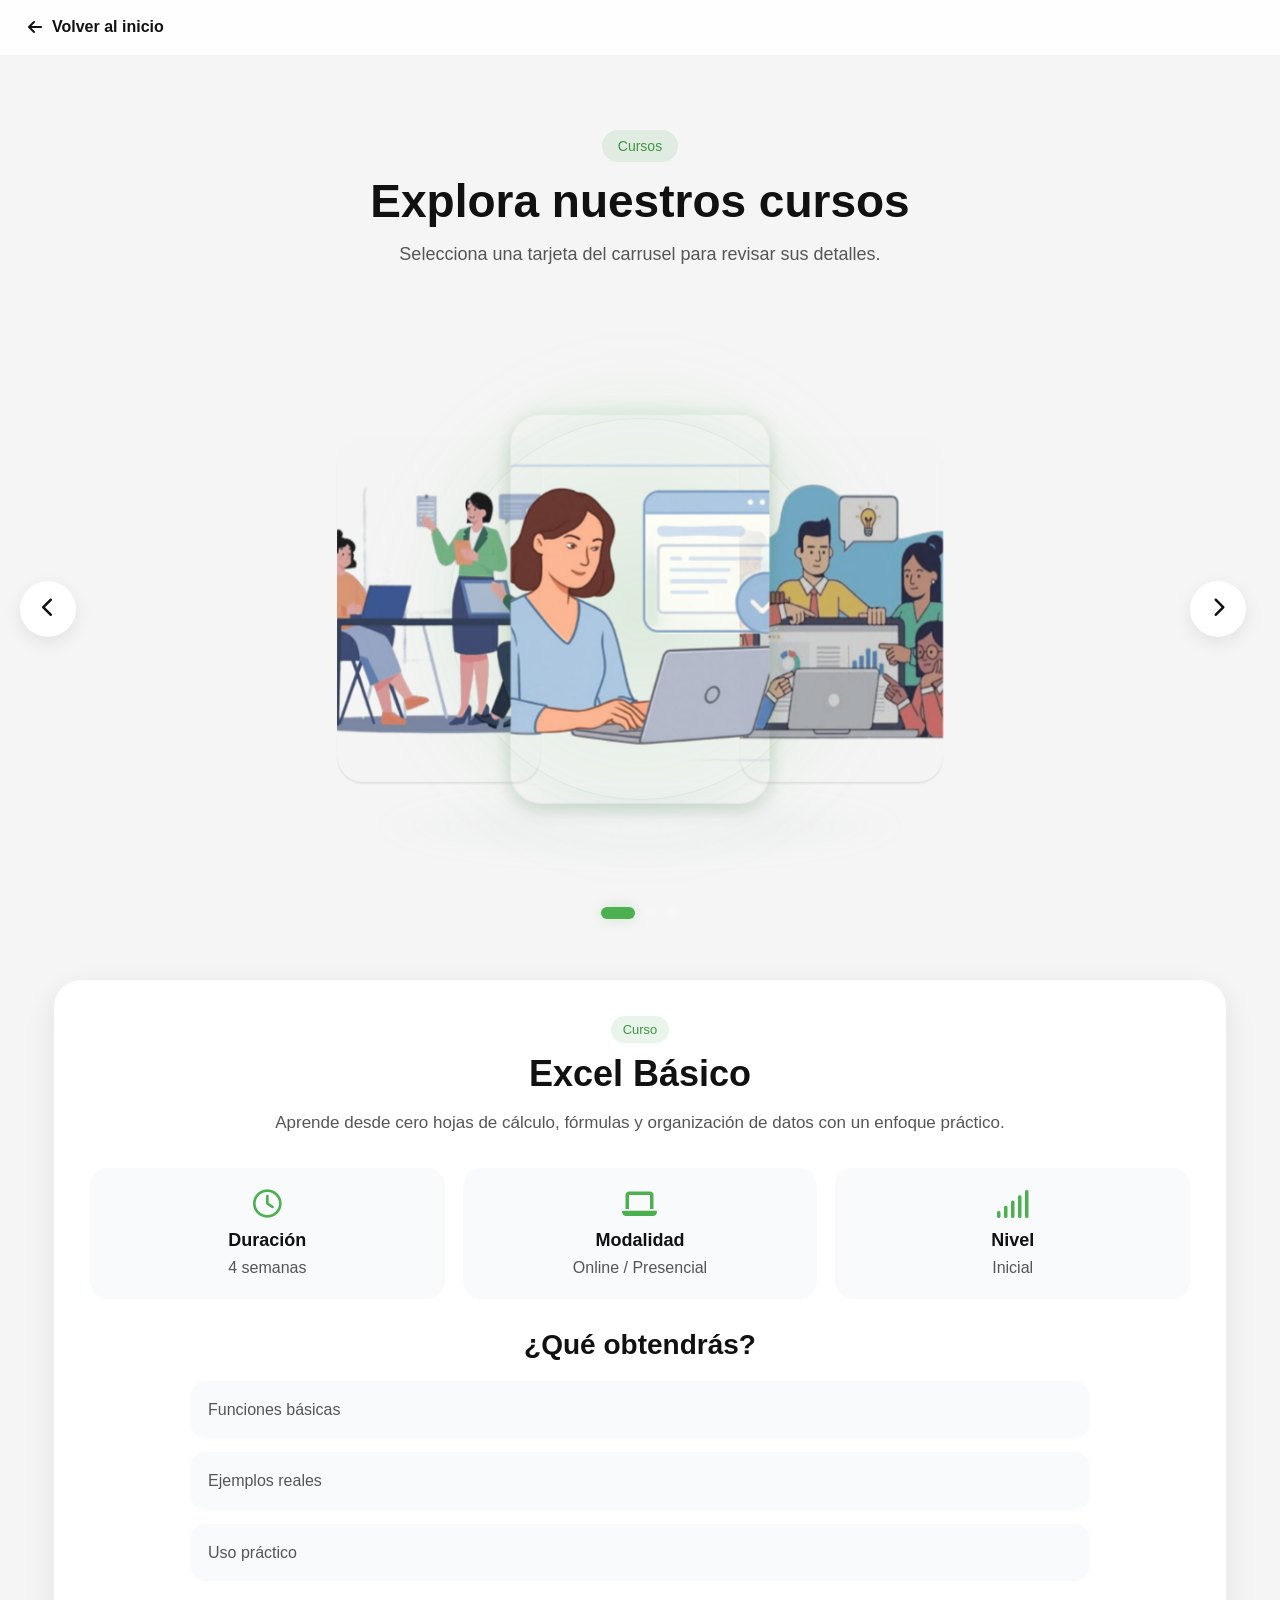
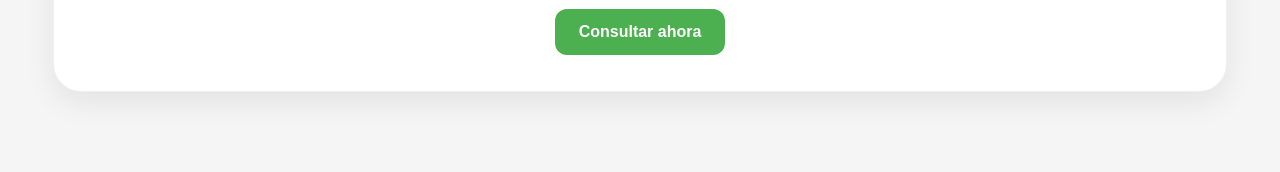
==== detalle.html @ eed397d5 "primer commit" ====
<!DOCTYPE html>
<html lang="es">
<head>
  <meta charset="UTF-8">
  <meta name="viewport" content="width=device-width, initial-scale=1.0">
  <title>Detalle | Consultora Tres Valles</title>

  <!-- CSS del detalle -->
  <link rel="stylesheet" href="detalle.css">

  <!-- Font Awesome -->
  <link rel="stylesheet" href="https://cdnjs.cloudflare.com/ajax/libs/font-awesome/6.5.0/css/all.min.css">
</head>
<body>

  <!-- =========================
       HEADER
  ========================== -->
  <header class="detail-header">
    <a href="index.html" class="back-link">
      <i class="fa-solid fa-arrow-left"></i>
      <span>Volver al inicio</span>
    </a>
  </header>

  <main>
    <!-- =========================
         CABECERA
    ========================== -->
    <section class="detail-top">
      <p class="detail-badge" id="categoryBadge">Categoría</p>
      <h1 id="categoryTitle">Explora nuestras opciones</h1>
      <p class="detail-subtitle" id="categorySubtitle">
        Selecciona una tarjeta del carrusel para revisar sus detalles.
      </p>
    </section>

    <!-- =========================
         CARRUSEL
    ========================== -->
    <section class="carousel-section">
      <div class="carousel-shell">

        <!-- Botón anterior -->
        <button class="carousel-arrow" id="prevBtn" type="button" aria-label="Anterior">
          <i class="fa-solid fa-chevron-left"></i>
        </button>

        <!-- Zona del carrusel -->
        <div class="carousel-stage">
          <div class="carousel-glow"></div>
          <div class="carousel-ring"></div>
          <div class="carousel-floor"></div>

          <div class="carousel-viewport">
            <div class="carousel-track" id="carouselTrack">
              <!-- JS inserta las cards -->
            </div>
          </div>
        </div>

        <!-- Botón siguiente -->
        <button class="carousel-arrow" id="nextBtn" type="button" aria-label="Siguiente">
          <i class="fa-solid fa-chevron-right"></i>
        </button>
      </div>

      <!-- Indicadores -->
      <div class="carousel-indicators" id="carouselIndicators"></div>
    </section>

    <!-- =========================
         INFORMACIÓN DINÁMICA
    ========================== -->
    <section class="info-section">
      <div class="info-box" id="infoBox">
        <div class="info-header">
          <p class="info-mini-tag" id="infoMiniTag">Etiqueta</p>
          <h2 id="infoTitle">Título del servicio</h2>
          <p class="info-description" id="infoDescription">
            Aquí irá la descripción principal del elemento seleccionado.
          </p>
        </div>

        <div class="info-meta">
          <div class="meta-card">
            <i class="fa-regular fa-clock"></i>
            <h3>Duración</h3>
            <p id="infoDuration">-</p>
          </div>

          <div class="meta-card">
            <i class="fa-solid fa-laptop"></i>
            <h3>Modalidad</h3>
            <p id="infoMode">-</p>
          </div>

          <div class="meta-card">
            <i class="fa-solid fa-signal"></i>
            <h3>Nivel</h3>
            <p id="infoLevel">-</p>
          </div>
        </div>

        <div class="info-benefits">
          <h3>¿Qué obtendrás?</h3>
          <ul id="infoBenefits"></ul>
        </div>

        <div class="info-actions">
          <a
            id="infoButton"
            href="https://wa.me/56971486076"
            target="_blank"
            rel="noopener noreferrer"
            class="primary-btn"
          >
            Consultar ahora
          </a>
        </div>
      </div>
    </section>
  </main>

  <script src="detalle.js"></script>
</body>
</html>
---- detalle.css ----
/* =========================
   BASE GENERAL
========================= */
html {
  scroll-behavior: smooth;
}

/* =========================
    VARIABLES 
========================= */

:root{
  --primary:#4CAF50;
  --primary-dark:#3d9642;

  --secondary:#2196F3;
  --secondary-dark:#1976d2;

  --bg:#f5f5f5;
  --bg-soft:#f8fafc;

  --text:#111;
  --text-soft:#555;

  --white:#ffffff;

  --radius-sm:8px;
  --radius-md:12px;
  --radius-lg:20px;
  --radius-xl:24px;

  --shadow-soft:0 6px 18px rgba(0,0,0,.08);
  --shadow-md:0 10px 30px rgba(0,0,0,.08);
  --shadow-strong:0 16px 40px rgba(0,0,0,.12);

  --transition:all .3s ease;
}

body {
  margin: 0;
  font-family: Arial, sans-serif;
  background: var(--bg);
  color: var(--text);
  min-height: 100vh;
}

/* =========================
   HEADER
========================= */
.detail-header {
  padding: 18px 28px;
  position: sticky;
  top: 0;
  z-index: 1000;
  background: rgba(255, 255, 255, 0.88);
  backdrop-filter: blur(10px);
  border-bottom: 1px solid rgba(0,0,0,0.05);
}

.back-link {
  color: var(--text);
  text-decoration: none;
  font-weight: 600;
  display: inline-flex;
  align-items: center;
  gap: 10px;
}

.back-link:hover {
  color: var(--primary);
}

/* =========================
   TOP
========================= */
.detail-top {
  text-align: center;
  padding: 60px 20px 30px;
}

.detail-badge {
  display: inline-block;
  margin-bottom: 12px;
  padding: 8px 16px;
  border-radius: 999px;
  background: rgba(75, 175, 80, 0.12);
  color: var(--primary-dark);
  font-size: 14px;
}

.detail-top h1 {
  margin: 0 0 12px;
  font-size: 46px;
  color: var(--text);
}

.detail-subtitle {
  max-width: 700px;
  margin: 0 auto;
  color: var(--text-soft);
  font-size: 18px;
  line-height: 1.6;
}

/* =========================
   CARRUSEL
========================= */
.carousel-section {
  padding: 30px 20px 30px;
  overflow: hidden;
}

.carousel-shell {
  max-width: 1380px;
  margin: 0 auto;
  display: grid;
  grid-template-columns: 70px 1fr 70px;
  align-items: center;
  gap: 10px;
}

.carousel-stage {
  position: relative;
  height: 560px;
  display: flex;
  align-items: center;
  justify-content: center;
  perspective: 1400px;
  overflow: hidden;
}

/* Fondo decorativo */
.carousel-glow {
  position: absolute;
  width: 520px;
  height: 520px;
  border-radius: 50%;
  background: radial-gradient(
    circle,
    rgba(76, 175, 80, 0.16) 0%,
    rgba(76, 175, 80, 0.07) 35%,
    transparent 72%
  );
  filter: blur(24px);
  z-index: 0;
}

.carousel-ring {
  position: absolute;
  width: 380px;
  height: 380px;
  border-radius: 50%;
  border: 1px solid rgba(75, 175, 80, 0.12);
  box-shadow:
    0 0 30px rgba(75, 175, 80, 0.06),
    inset 0 0 25px rgba(255,255,255,0.03);
  z-index: 0;
}

.carousel-floor {
  position: absolute;
  bottom: 28px;
  width: 520px;
  height: 70px;
  background: radial-gradient(
    ellipse at center,
    rgba(255,255,255,0.22) 0%,
    rgba(148,163,184,0.05) 38%,
    transparent 75%
  );
  filter: blur(10px);
  border-radius: 50%;
  z-index: 0;
}

/* Botones */
.carousel-arrow {
  width: 56px;
  height: 56px;
  border: none;
  border-radius: 50%;
  background: var(--white);
  color: var(--text);
  font-size: 20px;
  cursor: pointer;
  backdrop-filter: blur(8px);
  transition: var(--transition);
  z-index: 10;
  box-shadow: var(--shadow-soft);
}

.carousel-arrow:hover {
  transform: scale(1.08);
  background: var(--primary);
  color: var(--white);
  box-shadow: var(--shadow-md);
}

/* Viewport y track */
.carousel-viewport {
  position: relative;
  width: 100%;
  height: 100%;
  z-index: 2;
  overflow: visible;
  display: flex;
  align-items: center;
  justify-content: center;
}

.carousel-track {
  position: relative;
  width: 100%;
  height: 420px;
  display: flex;
  align-items: center;
  justify-content: center;
  transform-style: preserve-3d;
}

/* =========================
   CARD BASE
========================= */
.carousel-card {
  position: absolute;
  width: 240px;
  height: 360px;
  border-radius: 28px;
  overflow: hidden;
  background: rgba(255,255,255,0.04);
  user-select: none;
  cursor: pointer;
  transform-origin: center center;
  transition:
    transform 0.72s cubic-bezier(0.22, 1, 0.36, 1),
    opacity 0.72s ease,
    filter 0.72s ease,
    box-shadow 0.72s ease;
  will-change: transform, opacity, filter;
  box-shadow: 0 2px 2px rgba(0,0,0,0.1);
}

.carousel-card img {
  width: 100%;
  height: 100%;
  object-fit: cover;
  display: block;
}

/* =========================
   POSICIONES VISUALES
   Acá está el truco del efecto
========================= */

/* centro */
.carousel-card.is-center {
  transform: translateX(0) translateZ(170px) scale(1.08);
  opacity: 1;
  z-index: 6;
  filter: saturate(1.02) brightness(1);
  box-shadow:
    0 8px 18px rgba(0,0,0,.08),
    0 0 18px rgba(76, 175, 80,0.18);
}

/* cercanas */
.carousel-card.is-left-1 {
  transform: translateX(-220px) rotateY(28deg) translateZ(40px) scale(0.96);
  opacity: 0.92;
  z-index: 5;
  filter: brightness(0.9) saturate(0.92);
}

.carousel-card.is-right-1 {
  transform: translateX(220px) rotateY(-28deg) translateZ(40px) scale(0.96);
  opacity: 0.92;
  z-index: 5;
  filter: brightness(0.9) saturate(0.92);
}

/* lejanas */
.carousel-card.is-left-2 {
  transform: translateX(-400px) rotateY(40deg) translateZ(-90px) scale(0.78);
  opacity: 0.45;
  z-index: 4;
  filter: brightness(0.65) blur(1px);
}

.carousel-card.is-right-2 {
  transform: translateX(400px) rotateY(-40deg) translateZ(-90px) scale(0.78);
  opacity: 0.45;
  z-index: 4;
  filter: brightness(0.65) blur(1px);
}

/* ocultas de verdad */
.carousel-card.is-hidden {
  transform: translateX(0) translateZ(-220px) scale(0.55);
  opacity: 0;
  z-index: 1;
  pointer-events: none;
  filter: blur(4px);
}

/* Overlay */
.card-overlay {
  background: linear-gradient(
    to top,
    rgba(76,175,80,0.35),
    rgba(76,175,80,0.1),
    transparent
  );
}

.card-tag {
  display: inline-block;
  margin-bottom: 8px;
  padding: 5px 10px;
  border-radius: 999px;
  background: rgba(255,255,255,0.14);
  font-size: 12px;
  color: #e2e8f0;
}

.card-overlay h3 {
  margin: 0;
  font-size: 24px;
  line-height: 1.2;
}

/* Indicadores */
.carousel-indicators {
  display: flex;
  justify-content: center;
  gap: 10px;
  margin-top: 18px;
}

.carousel-indicator {
  width: 12px;
  height: 12px;
  border-radius: 999px;
  background: rgba(255,255,255,0.18);
  border: none;
  cursor: pointer;
  transition: all 0.3s ease;
}

.carousel-indicator.active {
  width: 34px;
  background: var(--primary);
  box-shadow: 0 0 14px rgba(76,175,80,0.22);
}

/* =========================
   INFO
========================= */
.info-section {
  padding: 30px 20px 80px;
}

.info-box {
  max-width: 1100px;
  margin: 0 auto;
  background: var(--white);
  border: 1px solid rgba(0,0,0,0.06);
  border-radius: 28px;
  padding: 36px;
  backdrop-filter: blur(12px);
  box-shadow: var(--shadow-md);
  transition: opacity 0.22s ease, transform 0.22s ease;
}

.info-header {
  text-align: center;
  margin-bottom: 28px;
}

.info-mini-tag {
  display: inline-block;
  margin: 0 0 10px;
  padding: 6px 12px;
  border-radius: 999px;
  background: rgba(75,175,80,0.12);
  color: var(--primary-dark);
  font-size: 13px;
}

.info-header h2 {
  margin: 0 0 14px;
  font-size: 36px;
  color: var(--text);
}

.info-description {
  max-width: 780px;
  margin: 0 auto;
  color: var(--text-soft);
  line-height: 1.7;
  font-size: 17px;
}

.info-meta {
  display: grid;
  grid-template-columns: repeat(3, 1fr);
  gap: 18px;
  margin: 30px 0;
}

.meta-card {
  background: #f8fafc;
  border-radius: 18px;
  padding: 22px 18px;
  text-align: center;
}

.meta-card i {
  font-size: 28px;
  color: var(--primary);
  margin-bottom: 12px;
}

.meta-card h3 {
  margin: 0 0 8px;
  font-size: 18px;
}

.meta-card p {
  margin: 0;
  color:var(--text-soft);
}

.info-benefits {
  margin-top: 15px;
}

.info-benefits h3 {
  text-align: center;
  font-size: 28px;
  margin-bottom: 20px;
}

.info-benefits ul {
  list-style: none;
  padding: 0;
  margin: 0 auto;
  max-width: 900px;
  display: grid;
  gap: 14px;
}

.info-benefits li {
  background: #f8fafc;
  border-radius: 16px;
  padding: 16px 18px;
  color: var(--text-soft);
  line-height: 1.6;
}

.info-actions {
  text-align: center;
  margin-top: 28px;
}

.primary-btn {
  display: inline-block;
  padding: 14px 24px;
  border-radius: var(--radius-md);
  background: var(--primary);
  color: var(--white);
  text-decoration: none;
  font-weight: 700;
  transition: var(--transition);
}

.primary-btn:hover {
  background: var(--primary-dark);
  transform: translateY(-2px);
  box-shadow: var(--shadow-md);
}

/* =========================
   RESPONSIVE
========================= */
@media (max-width: 992px) {
  .carousel-stage {
    height: 500px;
  }

  .carousel-card {
    width: 210px;
    height: 320px;
  }

  .carousel-card.is-left-1 {
    transform: translateX(-170px) rotateY(26deg) translateZ(25px) scale(0.9);
  }

  .carousel-card.is-right-1 {
    transform: translateX(170px) rotateY(-26deg) translateZ(25px) scale(0.9);
  }

  .carousel-card.is-left-2 {
    transform: translateX(-300px) rotateY(38deg) translateZ(-90px) scale(0.72);
  }

  .carousel-card.is-right-2 {
    transform: translateX(300px) rotateY(-38deg) translateZ(-90px) scale(0.72);
  }

  .info-meta {
    grid-template-columns: 1fr;
  }
}

@media (max-width: 768px) {
  .detail-top h1 {
    font-size: 30px;
  }

  .detail-subtitle {
    font-size: 16px;
  }

  .carousel-shell {
    grid-template-columns: 50px 1fr 50px;
  }

  .carousel-stage {
    height: 380px;
  }

  .carousel-glow {
    width: 260px;
    height: 260px;
  }

  .carousel-floor {
    width: 300px;
    height: 60px;
    bottom: 28px;
  }

  .carousel-card {
    width: 165px;
    height: 245px;
  }

  .carousel-card.is-center {
    transform: translateX(0) translateZ(90px) scale(1.05);
  }

  .carousel-card.is-left-1 {
    transform: translateX(-120px) rotateY(24deg) translateZ(10px) scale(0.82);
  }

  .carousel-card.is-right-1 {
    transform: translateX(120px) rotateY(-24deg) translateZ(10px) scale(0.82);
  }

  .carousel-card.is-left-2,
  .carousel-card.is-right-2 {
    opacity: 0;
    pointer-events: none;
  }

  .card-overlay h3 {
    font-size: 18px;
  }

  .info-box {
    padding: 26px 18px;
  }

  .info-header h2 {
    font-size: 28px;
  }
}
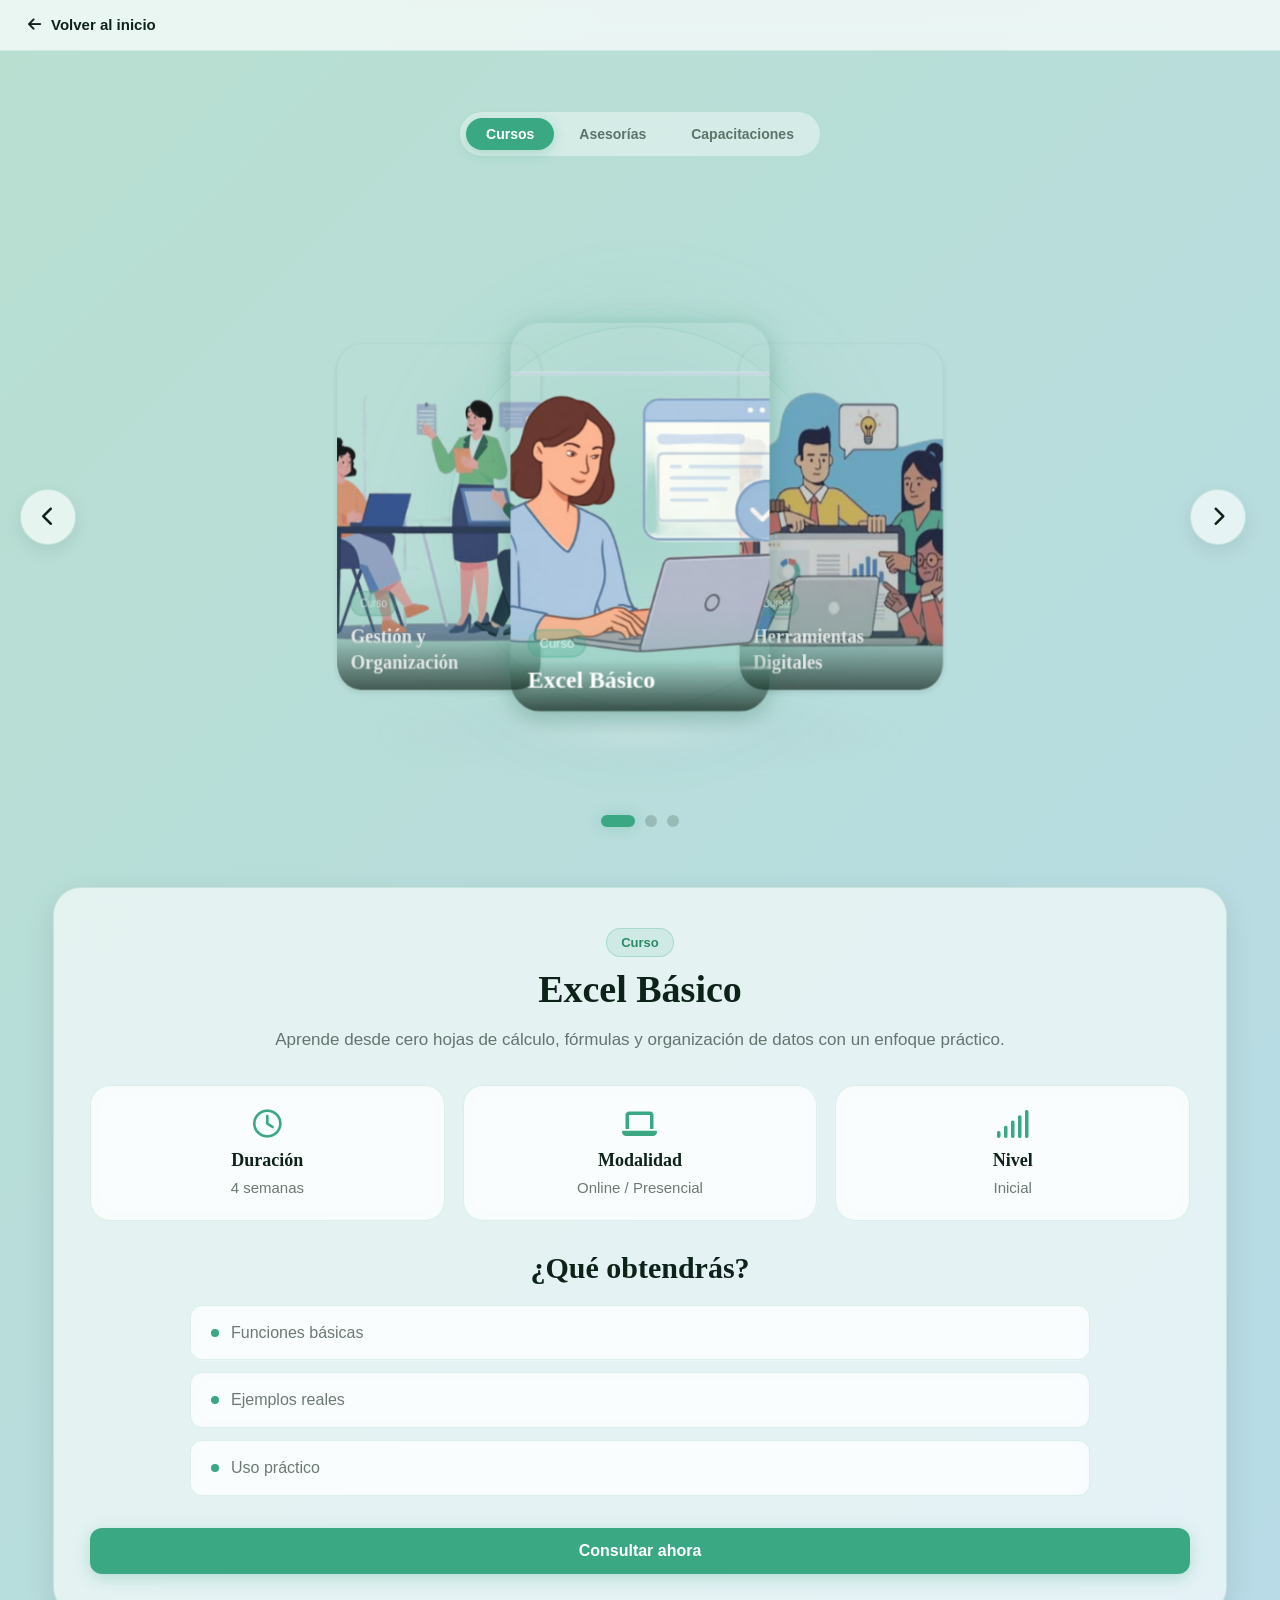
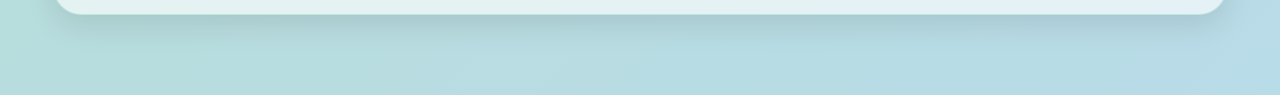
==== commit a42af8db: "Mejoras de UI/UX y optimización móvil" ====
--- a/detalle.html
+++ b/detalle.html
@@ -4,124 +4,83 @@
   <meta charset="UTF-8">
   <meta name="viewport" content="width=device-width, initial-scale=1.0">
   <title>Detalle | Consultora Tres Valles</title>
-
-  <!-- CSS del detalle -->
   <link rel="stylesheet" href="detalle.css">
-
-  <!-- Font Awesome -->
   <link rel="stylesheet" href="https://cdnjs.cloudflare.com/ajax/libs/font-awesome/6.5.0/css/all.min.css">
 </head>
 <body>
 
-  <!-- =========================
-       HEADER
-  ========================== -->
   <header class="detail-header">
     <a href="index.html" class="back-link">
-      <i class="fa-solid fa-arrow-left"></i>
+      <i class="fa-solid fa-arrow-left" aria-hidden="true"></i>
       <span>Volver al inicio</span>
     </a>
   </header>
 
   <main>
-    <!-- =========================
-         CABECERA
-    ========================== -->
     <section class="detail-top">
-      <p class="detail-badge" id="categoryBadge">Categoría</p>
-      <h1 id="categoryTitle">Explora nuestras opciones</h1>
-      <p class="detail-subtitle" id="categorySubtitle">
-        Selecciona una tarjeta del carrusel para revisar sus detalles.
-      </p>
+      <div class="category-switcher">
+      <button class="switch-btn" data-type="cursos">Cursos</button>
+      <button class="switch-btn" data-type="asesorias">Asesorías</button>
+      <button class="switch-btn" data-type="capacitaciones">Capacitaciones</button>
+</div>
     </section>
 
-    <!-- =========================
-         CARRUSEL
-    ========================== -->
     <section class="carousel-section">
       <div class="carousel-shell">
-
-        <!-- Botón anterior -->
         <button class="carousel-arrow" id="prevBtn" type="button" aria-label="Anterior">
-          <i class="fa-solid fa-chevron-left"></i>
+          <i class="fa-solid fa-chevron-left" aria-hidden="true"></i>
         </button>
-
-        <!-- Zona del carrusel -->
         <div class="carousel-stage">
           <div class="carousel-glow"></div>
           <div class="carousel-ring"></div>
           <div class="carousel-floor"></div>
-
           <div class="carousel-viewport">
-            <div class="carousel-track" id="carouselTrack">
-              <!-- JS inserta las cards -->
-            </div>
+            <div class="carousel-track" id="carouselTrack"></div>
           </div>
         </div>
-
-        <!-- Botón siguiente -->
         <button class="carousel-arrow" id="nextBtn" type="button" aria-label="Siguiente">
-          <i class="fa-solid fa-chevron-right"></i>
+          <i class="fa-solid fa-chevron-right" aria-hidden="true"></i>
         </button>
       </div>
-
-      <!-- Indicadores -->
       <div class="carousel-indicators" id="carouselIndicators"></div>
     </section>
 
-    <!-- =========================
-         INFORMACIÓN DINÁMICA
-    ========================== -->
     <section class="info-section">
       <div class="info-box" id="infoBox">
         <div class="info-header">
-          <p class="info-mini-tag" id="infoMiniTag">Etiqueta</p>
-          <h2 id="infoTitle">Título del servicio</h2>
-          <p class="info-description" id="infoDescription">
-            Aquí irá la descripción principal del elemento seleccionado.
-          </p>
+          <p class="info-mini-tag" id="infoMiniTag">&nbsp;</p>
+          <h2 id="infoTitle">&nbsp;</h2>
+          <p class="info-description" id="infoDescription">&nbsp;</p>
         </div>
-
         <div class="info-meta">
           <div class="meta-card">
-            <i class="fa-regular fa-clock"></i>
+            <i class="fa-regular fa-clock" aria-hidden="true"></i>
             <h3>Duración</h3>
             <p id="infoDuration">-</p>
           </div>
-
           <div class="meta-card">
-            <i class="fa-solid fa-laptop"></i>
+            <i class="fa-solid fa-laptop" aria-hidden="true"></i>
             <h3>Modalidad</h3>
             <p id="infoMode">-</p>
           </div>
-
           <div class="meta-card">
-            <i class="fa-solid fa-signal"></i>
+            <i class="fa-solid fa-signal" aria-hidden="true"></i>
             <h3>Nivel</h3>
             <p id="infoLevel">-</p>
           </div>
         </div>
-
         <div class="info-benefits">
           <h3>¿Qué obtendrás?</h3>
           <ul id="infoBenefits"></ul>
         </div>
-
         <div class="info-actions">
-          <a
-            id="infoButton"
-            href="https://wa.me/56971486076"
-            target="_blank"
-            rel="noopener noreferrer"
-            class="primary-btn"
-          >
+          <a id="infoButton" href="#" target="_blank" rel="noopener noreferrer" class="primary-btn">
             Consultar ahora
           </a>
         </div>
       </div>
     </section>
   </main>
-
   <script src="detalle.js"></script>
 </body>
 </html>
--- a/detalle.css
+++ b/detalle.css
@@ -1,77 +1,128 @@
 /* =========================
-   BASE GENERAL
+   SCROLL SUAVE
 ========================= */
 html {
   scroll-behavior: smooth;
 }
 
 /* =========================
-    VARIABLES 
-========================= */
-
-:root{
-  --primary:#4CAF50;
-  --primary-dark:#3d9642;
-
-  --secondary:#2196F3;
-  --secondary-dark:#1976d2;
-
-  --bg:#f5f5f5;
-  --bg-soft:#f8fafc;
-
-  --text:#111;
-  --text-soft:#555;
-
-  --white:#ffffff;
-
-  --radius-sm:8px;
-  --radius-md:12px;
-  --radius-lg:20px;
-  --radius-xl:24px;
-
-  --shadow-soft:0 6px 18px rgba(0,0,0,.08);
-  --shadow-md:0 10px 30px rgba(0,0,0,.08);
-  --shadow-strong:0 16px 40px rgba(0,0,0,.12);
-
-  --transition:all .3s ease;
-}
-
+   FUENTES
+========================= */
+@import url('https://fonts.googleapis.com/css2?family=Cormorant+Garamond:ital,wght@0,600;0,700;1,600&family=Outfit:wght@400;500;600;700&display=swap');
+
+
+/* =========================
+   VARIABLES de esta pagina
+========================= */
+:root {
+  --primary: #3aa882;
+  --primary-dark: #2a8a68;
+  --bg: #d6eee5;
+  --text: #0d2218;
+  --text-soft: rgba(13,34,24,0.6);
+  --white: #ffffff;
+  --radius-md: 12px;
+  --radius-lg: 20px;
+  --transition: all .3s ease;
+  --shadow-soft: 0 6px 18px rgba(0,0,0,.08);
+  --shadow-md: 0 10px 30px rgba(0,0,0,.1);
+}
+
+/* =========================
+   GRADIENTE ANIMADO — mismo que index
+========================= */
+@keyframes gradientShift {
+  0%   { background-position: 0% 50%; }
+  50%  { background-position: 100% 50%; }
+  100% { background-position: 0% 50%; }
+}
+
+/* =========================
+   BASE GENERAL
+========================= */
 body {
   margin: 0;
-  font-family: Arial, sans-serif;
-  background: var(--bg);
+  font-family: 'Outfit', Arial, sans-serif;
+  background: linear-gradient(135deg, #b8dfd0, #b8daf0, #c5e8d8, #aed4ec);
+  background-size: 400% 400%;
+  animation: gradientShift 10s ease infinite;
   color: var(--text);
   min-height: 100vh;
 }
 
+h1, h2, h3 {
+  margin-top: 0;
+  font-family: 'Cormorant Garamond', Georgia, serif;
+}
+
 /* =========================
    HEADER
 ========================= */
 .detail-header {
-  padding: 18px 28px;
+  padding: 16px 28px;
   position: sticky;
   top: 0;
-  z-index: 1000;
-  background: rgba(255, 255, 255, 0.88);
-  backdrop-filter: blur(10px);
-  border-bottom: 1px solid rgba(0,0,0,0.05);
+  z-index: 9999; /* Máximo nivel */
+  background: rgba(255,255,255,0.7);
+  backdrop-filter: blur(14px);
+  border-bottom: 1px solid rgba(58,168,130,0.15);
+  /* Fix para que el 3D del carrusel no lo atraviese */
+  transform: translateZ(10000px); 
 }
 
 .back-link {
   color: var(--text);
   text-decoration: none;
   font-weight: 600;
+  font-family: 'Outfit', Arial, sans-serif;
+  font-size: 15px;
   display: inline-flex;
   align-items: center;
   gap: 10px;
+  transition: color 0.3s ease;
 }
 
 .back-link:hover {
   color: var(--primary);
 }
 
-/* =========================
-   TOP
+.category-switcher {
+  display: inline-flex;
+  background: rgba(255, 255, 255, 0.4);
+  backdrop-filter: blur(8px);
+  padding: 6px;
+  border-radius: 999px;
+  border: 1px solid rgba(58, 168, 130, 0.2);
+  margin-bottom: 20px;
+  gap: 5px;
+}
+
+.switch-btn {
+  border: none;
+  background: transparent;
+  padding: 8px 20px;
+  border-radius: 999px;
+  font-family: 'Outfit', sans-serif;
+  font-size: 14px;
+  font-weight: 600;
+  color: var(--text-soft);
+  cursor: pointer;
+  transition: all 0.3s cubic-bezier(0.4, 0, 0.2, 1);
+}
+
+.switch-btn:hover {
+  color: var(--primary);
+  background: rgba(58, 168, 130, 0.05);
+}
+
+.switch-btn.active {
+  background: var(--primary);
+  color: var(--white);
+  box-shadow: 0 4px 12px rgba(58, 168, 130, 0.25);
+}
+
+/* =========================
+   TOP — cabecera de categoría
 ========================= */
 .detail-top {
   text-align: center;
@@ -81,32 +132,38 @@
 .detail-badge {
   display: inline-block;
   margin-bottom: 12px;
-  padding: 8px 16px;
+  padding: 7px 18px;
   border-radius: 999px;
-  background: rgba(75, 175, 80, 0.12);
+  background: rgba(58,168,130,0.12);
+  border: 1px solid rgba(58,168,130,0.25);
   color: var(--primary-dark);
-  font-size: 14px;
+  font-size: 13px;
+  font-weight: 600;
+  font-family: 'Outfit', Arial, sans-serif;
+  letter-spacing: 0.5px;
 }
 
 .detail-top h1 {
   margin: 0 0 12px;
-  font-size: 46px;
+  font-size: 48px;
   color: var(--text);
+  font-weight: 700;
 }
 
 .detail-subtitle {
   max-width: 700px;
   margin: 0 auto;
   color: var(--text-soft);
-  font-size: 18px;
-  line-height: 1.6;
+  font-size: 17px;
+  line-height: 1.7;
+  font-family: 'Outfit', Arial, sans-serif;
 }
 
 /* =========================
    CARRUSEL
 ========================= */
 .carousel-section {
-  padding: 30px 20px 30px;
+  padding: 30px 20px;
   overflow: hidden;
 }
 
@@ -129,7 +186,7 @@
   overflow: hidden;
 }
 
-/* Fondo decorativo */
+/* Fondo decorativo — colores del logo */
 .carousel-glow {
   position: absolute;
   width: 520px;
@@ -137,8 +194,8 @@
   border-radius: 50%;
   background: radial-gradient(
     circle,
-    rgba(76, 175, 80, 0.16) 0%,
-    rgba(76, 175, 80, 0.07) 35%,
+    rgba(58,168,130,0.18) 0%,
+    rgba(58,168,130,0.07) 35%,
     transparent 72%
   );
   filter: blur(24px);
@@ -150,10 +207,10 @@
   width: 380px;
   height: 380px;
   border-radius: 50%;
-  border: 1px solid rgba(75, 175, 80, 0.12);
+  border: 1px solid rgba(58,168,130,0.15);
   box-shadow:
-    0 0 30px rgba(75, 175, 80, 0.06),
-    inset 0 0 25px rgba(255,255,255,0.03);
+    0 0 30px rgba(58,168,130,0.08),
+    inset 0 0 25px rgba(255,255,255,0.04);
   z-index: 0;
 }
 
@@ -164,7 +221,7 @@
   height: 70px;
   background: radial-gradient(
     ellipse at center,
-    rgba(255,255,255,0.22) 0%,
+    rgba(255,255,255,0.25) 0%,
     rgba(148,163,184,0.05) 38%,
     transparent 75%
   );
@@ -173,17 +230,18 @@
   z-index: 0;
 }
 
-/* Botones */
+/* Botones de navegación */
 .carousel-arrow {
   width: 56px;
   height: 56px;
   border: none;
   border-radius: 50%;
-  background: var(--white);
+  background: rgba(255,255,255,0.65);
+  backdrop-filter: blur(10px);
+  border: 1px solid rgba(58,168,130,0.2);
   color: var(--text);
   font-size: 20px;
   cursor: pointer;
-  backdrop-filter: blur(8px);
   transition: var(--transition);
   z-index: 10;
   box-shadow: var(--shadow-soft);
@@ -193,6 +251,7 @@
   transform: scale(1.08);
   background: var(--primary);
   color: var(--white);
+  border-color: transparent;
   box-shadow: var(--shadow-md);
 }
 
@@ -237,7 +296,7 @@
     filter 0.72s ease,
     box-shadow 0.72s ease;
   will-change: transform, opacity, filter;
-  box-shadow: 0 2px 2px rgba(0,0,0,0.1);
+  box-shadow: 0 2px 8px rgba(0,0,0,0.12);
 }
 
 .carousel-card img {
@@ -245,25 +304,22 @@
   height: 100%;
   object-fit: cover;
   display: block;
-}
-
-/* =========================
-   POSICIONES VISUALES
-   Acá está el truco del efecto
-========================= */
-
-/* centro */
+  pointer-events: none;
+}
+
+/* =========================
+   POSICIONES DEL CARRUSEL
+========================= */
 .carousel-card.is-center {
   transform: translateX(0) translateZ(170px) scale(1.08);
   opacity: 1;
   z-index: 6;
   filter: saturate(1.02) brightness(1);
   box-shadow:
-    0 8px 18px rgba(0,0,0,.08),
-    0 0 18px rgba(76, 175, 80,0.18);
-}
-
-/* cercanas */
+    0 8px 18px rgba(0,0,0,.1),
+    0 0 24px rgba(58,168,130,0.22);
+}
+
 .carousel-card.is-left-1 {
   transform: translateX(-220px) rotateY(28deg) translateZ(40px) scale(0.96);
   opacity: 0.92;
@@ -278,7 +334,6 @@
   filter: brightness(0.9) saturate(0.92);
 }
 
-/* lejanas */
 .carousel-card.is-left-2 {
   transform: translateX(-400px) rotateY(40deg) translateZ(-90px) scale(0.78);
   opacity: 0.45;
@@ -293,7 +348,6 @@
   filter: brightness(0.65) blur(1px);
 }
 
-/* ocultas de verdad */
 .carousel-card.is-hidden {
   transform: translateX(0) translateZ(-220px) scale(0.55);
   opacity: 0;
@@ -302,12 +356,17 @@
   filter: blur(4px);
 }
 
-/* Overlay */
+/* Overlay de la card */
 .card-overlay {
+  position: absolute;
+  bottom: 0;
+  left: 0;
+  right: 0;
+  padding: 20px 16px 16px;
   background: linear-gradient(
     to top,
-    rgba(76,175,80,0.35),
-    rgba(76,175,80,0.1),
+    rgba(13,34,24,0.75),
+    rgba(58,168,130,0.15),
     transparent
   );
 }
@@ -317,15 +376,18 @@
   margin-bottom: 8px;
   padding: 5px 10px;
   border-radius: 999px;
-  background: rgba(255,255,255,0.14);
+  background: rgba(58,168,130,0.25);
+  border: 1px solid rgba(58,168,130,0.4);
   font-size: 12px;
-  color: #e2e8f0;
+  color: #e2f5ef;
+  font-family: 'Outfit', Arial, sans-serif;
 }
 
 .card-overlay h3 {
   margin: 0;
-  font-size: 24px;
+  font-size: 22px;
   line-height: 1.2;
+  color: var(--white);
 }
 
 /* Indicadores */
@@ -340,7 +402,7 @@
   width: 12px;
   height: 12px;
   border-radius: 999px;
-  background: rgba(255,255,255,0.18);
+  background: rgba(13,34,24,0.18);
   border: none;
   cursor: pointer;
   transition: all 0.3s ease;
@@ -349,11 +411,11 @@
 .carousel-indicator.active {
   width: 34px;
   background: var(--primary);
-  box-shadow: 0 0 14px rgba(76,175,80,0.22);
-}
-
-/* =========================
-   INFO
+  box-shadow: 0 0 14px rgba(58,168,130,0.3);
+}
+
+/* =========================
+   INFO BOX
 ========================= */
 .info-section {
   padding: 30px 20px 80px;
@@ -362,11 +424,11 @@
 .info-box {
   max-width: 1100px;
   margin: 0 auto;
-  background: var(--white);
-  border: 1px solid rgba(0,0,0,0.06);
+  background: rgba(255,255,255,0.62);
+  backdrop-filter: blur(16px);
+  border: 1px solid rgba(58,168,130,0.18);
   border-radius: 28px;
-  padding: 36px;
-  backdrop-filter: blur(12px);
+  padding: 40px 36px;
   box-shadow: var(--shadow-md);
   transition: opacity 0.22s ease, transform 0.22s ease;
 }
@@ -379,16 +441,19 @@
 .info-mini-tag {
   display: inline-block;
   margin: 0 0 10px;
-  padding: 6px 12px;
+  padding: 6px 14px;
   border-radius: 999px;
-  background: rgba(75,175,80,0.12);
+  background: rgba(58,168,130,0.12);
+  border: 1px solid rgba(58,168,130,0.25);
   color: var(--primary-dark);
   font-size: 13px;
+  font-weight: 600;
+  font-family: 'Outfit', Arial, sans-serif;
 }
 
 .info-header h2 {
   margin: 0 0 14px;
-  font-size: 36px;
+  font-size: 38px;
   color: var(--text);
 }
 
@@ -396,10 +461,12 @@
   max-width: 780px;
   margin: 0 auto;
   color: var(--text-soft);
-  line-height: 1.7;
+  line-height: 1.75;
   font-size: 17px;
-}
-
+  font-family: 'Outfit', Arial, sans-serif;
+}
+
+/* Meta cards — duración, modalidad, nivel */
 .info-meta {
   display: grid;
   grid-template-columns: repeat(3, 1fr);
@@ -408,36 +475,51 @@
 }
 
 .meta-card {
-  background: #f8fafc;
-  border-radius: 18px;
-  padding: 22px 18px;
+  background: rgba(255,255,255,0.55);
+  backdrop-filter: blur(10px);
+  border: 1px solid rgba(58,168,130,0.15);
+  border-radius: var(--radius-lg);
+  padding: 24px 18px;
   text-align: center;
+  transition: var(--transition);
+}
+
+.meta-card:hover {
+  transform: translateY(-4px);
+  box-shadow: var(--shadow-soft);
+  border-color: rgba(58,168,130,0.35);
 }
 
 .meta-card i {
   font-size: 28px;
   color: var(--primary);
   margin-bottom: 12px;
+  display: block;
 }
 
 .meta-card h3 {
   margin: 0 0 8px;
   font-size: 18px;
+  color: var(--text);
 }
 
 .meta-card p {
   margin: 0;
-  color:var(--text-soft);
-}
-
+  color: var(--text-soft);
+  font-family: 'Outfit', Arial, sans-serif;
+  font-size: 15px;
+}
+
+/* Beneficios */
 .info-benefits {
-  margin-top: 15px;
+  margin-top: 20px;
 }
 
 .info-benefits h3 {
   text-align: center;
-  font-size: 28px;
+  font-size: 30px;
   margin-bottom: 20px;
+  color: var(--text);
 }
 
 .info-benefits ul {
@@ -446,133 +528,133 @@
   margin: 0 auto;
   max-width: 900px;
   display: grid;
-  gap: 14px;
+  gap: 12px;
 }
 
 .info-benefits li {
-  background: #f8fafc;
-  border-radius: 16px;
-  padding: 16px 18px;
+  background: rgba(255,255,255,0.55);
+  backdrop-filter: blur(8px);
+  border: 1px solid rgba(58,168,130,0.15);
+  border-radius: var(--radius-md);
+  padding: 14px 20px;
   color: var(--text-soft);
   line-height: 1.6;
-}
-
+  font-family: 'Outfit', Arial, sans-serif;
+  display: flex;
+  align-items: center;
+  gap: 12px;
+  transition: var(--transition);
+}
+
+.info-benefits li::before {
+  content: '';
+  width: 8px;
+  height: 8px;
+  border-radius: 50%;
+  background: var(--primary);
+  flex-shrink: 0;
+}
+
+.info-benefits li:hover {
+  border-color: rgba(58,168,130,0.35);
+  background: rgba(255,255,255,0.75);
+}
+
+/* Botón de acción */
 .info-actions {
   text-align: center;
-  margin-top: 28px;
+  margin-top: 32px;
 }
 
 .primary-btn {
   display: inline-block;
-  padding: 14px 24px;
+  padding: 14px 32px;
   border-radius: var(--radius-md);
   background: var(--primary);
   color: var(--white);
   text-decoration: none;
   font-weight: 700;
+  font-size: 16px;
+  font-family: 'Outfit', Arial, sans-serif;
   transition: var(--transition);
+  box-shadow: 0 4px 16px rgba(58,168,130,0.3);
+  box-sizing: border-box;
+  width: 100%;
+  max-width: 100%;
 }
 
 .primary-btn:hover {
   background: var(--primary-dark);
-  transform: translateY(-2px);
-  box-shadow: var(--shadow-md);
-}
-
-/* =========================
-   RESPONSIVE
+  transform: translateY(-2px) scale(1.02);
+  box-shadow: 0 8px 24px rgba(58,168,130,0.4);
+}
+
+/* =========================
+   SCROLLBAR
+========================= */
+::-webkit-scrollbar { width: 8px; }
+::-webkit-scrollbar-track { background: #c8e6da; }
+::-webkit-scrollbar-thumb { background: var(--primary); border-radius: 999px; }
+
+/* =========================
+   RESPONSIVE TABLET
 ========================= */
 @media (max-width: 992px) {
-  .carousel-stage {
-    height: 500px;
+  .carousel-stage { height: 500px; }
+  .carousel-card { width: 210px; height: 320px; }
+  .carousel-card.is-left-1 { transform: translateX(-170px) rotateY(26deg) translateZ(25px) scale(0.9); }
+  .carousel-card.is-right-1 { transform: translateX(170px) rotateY(-26deg) translateZ(25px) scale(0.9); }
+  .carousel-card.is-left-2 { transform: translateX(-300px) rotateY(38deg) translateZ(-90px) scale(0.72); }
+  .carousel-card.is-right-2 { transform: translateX(300px) rotateY(-38deg) translateZ(-90px) scale(0.72); }
+  .info-meta { grid-template-columns: 1fr; }
+}
+
+/* =========================
+   RESPONSIVE CELULAR
+========================= */
+@media (max-width: 768px) {
+  .detail-top h1 { font-size: 32px; }
+  .detail-subtitle { font-size: 15px; }
+  .carousel-shell { grid-template-columns: 50px 1fr 50px; }
+  .carousel-stage { height: 380px; }
+  .carousel-glow { width: 260px; height: 260px; }
+  .carousel-floor { width: 300px; height: 60px; bottom: 28px; }
+  .carousel-card { width: 165px; height: 245px; }
+  .carousel-card.is-center { transform: translateX(0) translateZ(90px) scale(1.05); }
+  .carousel-card.is-left-1 { transform: translateX(-120px) rotateY(24deg) translateZ(10px) scale(0.82); }
+  .carousel-card.is-right-1 { transform: translateX(120px) rotateY(-24deg) translateZ(10px) scale(0.82); }
+  .carousel-card.is-left-2,
+  .carousel-card.is-right-2 { opacity: 0; pointer-events: none; }
+  .card-overlay h3 { font-size: 18px; }
+  .info-box { padding: 26px 18px; }
+  .info-header h2 { font-size: 28px; }
+  .info-benefits h3 { font-size: 24px; }
+  .category-switcher {
+    display: flex;         /* Cambiamos inline-flex por flex */
+    width: max-content;           /* Toma el ancho completo disponible */
+    max-width: 100%;
+    margin: 0 auto;
+    overflow-x: auto;      /* Permite deslizar hacia los lados por DENTRO de la píldora */
+    -webkit-overflow-scrolling: touch; /* Scroll suave en iPhone */
+    padding: 6px;
   }
-
-  .carousel-card {
-    width: 210px;
-    height: 320px;
+  .category-switcher::-webkit-scrollbar { display: none; } /* Oculta la barra de desplazamiento en Chrome */
+  .switch-btn {
+    white-space: nowrap;   /* Obliga a que el texto no baje de línea */
+    flex-shrink: 0;        /* Evita que los botones se apachurren */
+    padding: 8px 14px;     /* Le bajamos un pelín el padding a los lados */
+    font-size: 13px;       /* Un pixel menos para que quepa mejor */
   }
-
-  .carousel-card.is-left-1 {
-    transform: translateX(-170px) rotateY(26deg) translateZ(25px) scale(0.9);
-  }
-
-  .carousel-card.is-right-1 {
-    transform: translateX(170px) rotateY(-26deg) translateZ(25px) scale(0.9);
-  }
-
-  .carousel-card.is-left-2 {
-    transform: translateX(-300px) rotateY(38deg) translateZ(-90px) scale(0.72);
-  }
-
-  .carousel-card.is-right-2 {
-    transform: translateX(300px) rotateY(-38deg) translateZ(-90px) scale(0.72);
-  }
-
-  .info-meta {
-    grid-template-columns: 1fr;
-  }
-}
-
-@media (max-width: 768px) {
-  .detail-top h1 {
-    font-size: 30px;
-  }
-
-  .detail-subtitle {
-    font-size: 16px;
-  }
-
-  .carousel-shell {
-    grid-template-columns: 50px 1fr 50px;
-  }
-
-  .carousel-stage {
-    height: 380px;
-  }
-
-  .carousel-glow {
-    width: 260px;
-    height: 260px;
-  }
-
-  .carousel-floor {
-    width: 300px;
-    height: 60px;
-    bottom: 28px;
-  }
-
-  .carousel-card {
-    width: 165px;
-    height: 245px;
-  }
-
-  .carousel-card.is-center {
-    transform: translateX(0) translateZ(90px) scale(1.05);
-  }
-
-  .carousel-card.is-left-1 {
-    transform: translateX(-120px) rotateY(24deg) translateZ(10px) scale(0.82);
-  }
-
-  .carousel-card.is-right-1 {
-    transform: translateX(120px) rotateY(-24deg) translateZ(10px) scale(0.82);
-  }
-
-  .carousel-card.is-left-2,
-  .carousel-card.is-right-2 {
-    opacity: 0;
-    pointer-events: none;
-  }
-
-  .card-overlay h3 {
-    font-size: 18px;
-  }
-
-  .info-box {
-    padding: 26px 18px;
-  }
-
-  .info-header h2 {
-    font-size: 28px;
-  }
+}
+
+/* =========================
+   RESPONSIVE CELULAR CHICO
+========================= */
+@media (max-width: 480px) {
+  .detail-top { padding: 40px 16px 20px; }
+  .detail-top h1 { font-size: 26px; }
+  .carousel-shell { grid-template-columns: 44px 1fr 44px; }
+  .carousel-arrow { width: 44px; height: 44px; font-size: 16px; }
+  .info-box { padding: 20px 14px; }
+  .primary-btn { width: 100%; text-align: center; }
 }
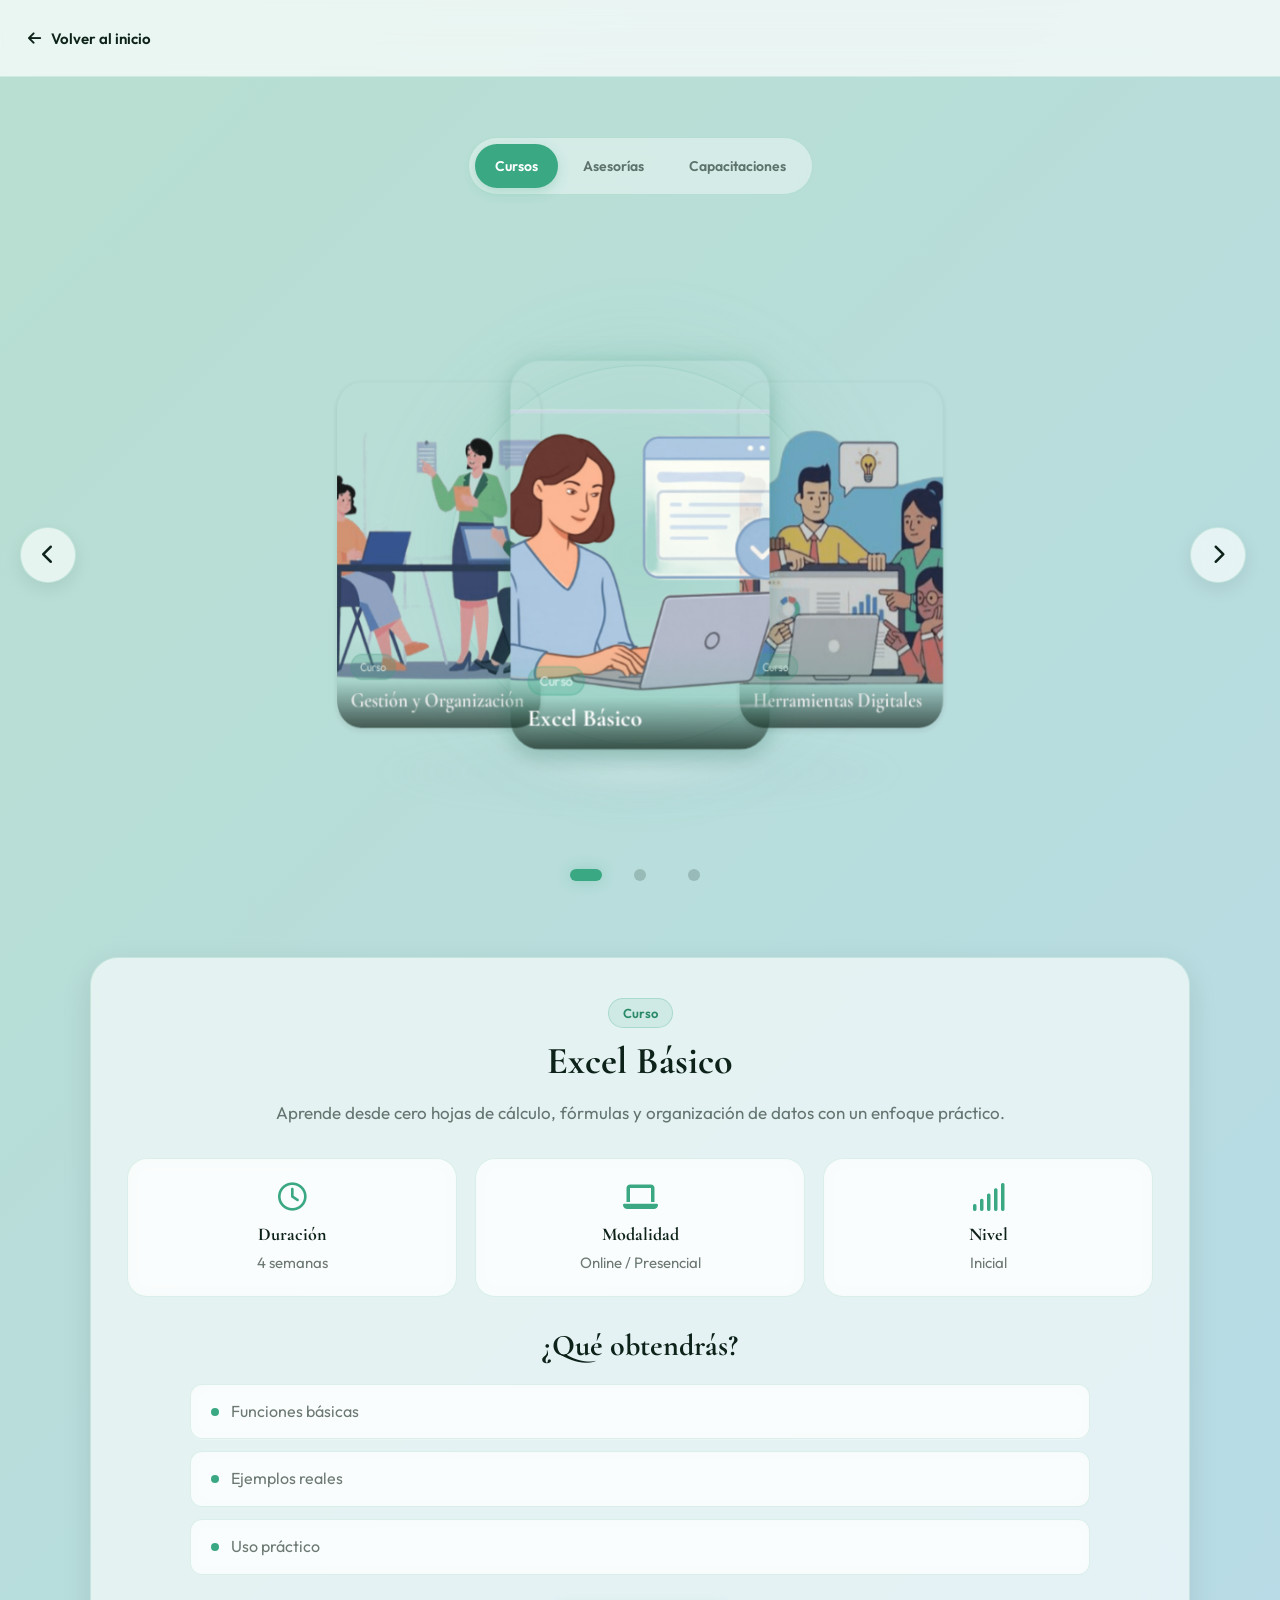
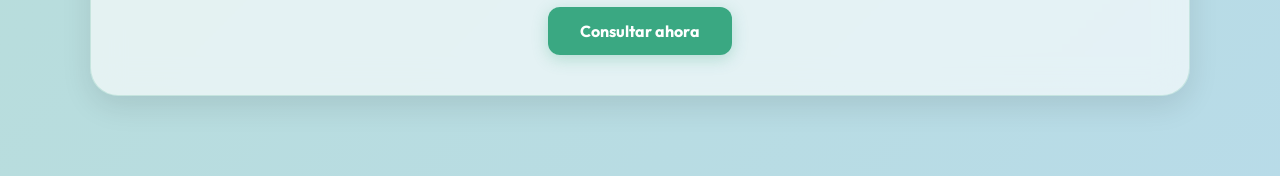
==== commit 9fbe5ca6: "refactorizacion integral de todos los archivos" ====
--- a/detalle.html
+++ b/detalle.html
@@ -3,84 +3,222 @@
 <head>
   <meta charset="UTF-8">
   <meta name="viewport" content="width=device-width, initial-scale=1.0">
+
+  <!-- =============================================
+       SEO
+       título dinámico: el JS lo reemplaza con
+       "{Categoría} | Consultora Tres Valles"
+  ============================================= -->
+  <meta name="description" content="Explora los cursos, asesorías y capacitaciones de Consultora Tres Valles. Formación práctica y personalizada.">
+  <meta name="robots" content="index, follow">
+
+  <!-- =============================================
+       OPEN GRAPH
+  ============================================= -->
+  <meta property="og:title" content="Detalle | Consultora Tres Valles">
+  <meta property="og:description" content="Explora nuestros cursos, asesorías y capacitaciones profesionales.">
+  <meta property="og:image" content="https://consultoratresvalles.cl/assets/logo/Logo.png">
+  <meta property="og:url" content="https://consultoratresvalles.cl/detalle.html">
+  <meta property="og:type" content="website">
+  <meta property="og:locale" content="es_CL">
+
   <title>Detalle | Consultora Tres Valles</title>
+
+  <!-- =============================================
+       FUENTES — preconnect reduce latencia.
+       El @import en detalle.css queda como
+       fallback, pero estos <link> son más rápidos.
+  ============================================= -->
+  <link rel="preconnect" href="https://fonts.googleapis.com">
+  <link rel="preconnect" href="https://fonts.gstatic.com" crossorigin>
+  <link
+    href="https://fonts.googleapis.com/css2?family=Cormorant+Garamond:ital,wght@0,600;0,700;1,600&family=Outfit:wght@400;500;600;700&display=swap"
+    rel="stylesheet">
+
+  <!-- Font Awesome -->
+  <link
+    rel="stylesheet"
+    href="https://cdnjs.cloudflare.com/ajax/libs/font-awesome/6.5.0/css/all.min.css"
+    crossorigin="anonymous">
+
   <link rel="stylesheet" href="detalle.css">
-  <link rel="stylesheet" href="https://cdnjs.cloudflare.com/ajax/libs/font-awesome/6.5.0/css/all.min.css">
 </head>
+
 <body>
 
+  <!-- =============================================
+       HEADER
+       back-link con aria-label explícito para
+       que lectores de pantalla anuncien destino.
+  ============================================= -->
   <header class="detail-header">
-    <a href="index.html" class="back-link">
+    <a
+      href="index.html"
+      class="back-link"
+      aria-label="Volver al inicio de Consultora Tres Valles">
       <i class="fa-solid fa-arrow-left" aria-hidden="true"></i>
       <span>Volver al inicio</span>
     </a>
   </header>
 
   <main>
-    <section class="detail-top">
-      <div class="category-switcher">
-      <button class="switch-btn" data-type="cursos">Cursos</button>
-      <button class="switch-btn" data-type="asesorias">Asesorías</button>
-      <button class="switch-btn" data-type="capacitaciones">Capacitaciones</button>
-</div>
+
+    <!-- =============================================
+         SECCIÓN TOP — switcher de categorías
+         role="group" + aria-label agrupa los botones
+         para lectores de pantalla.
+         El botón activo inicial lo asigna el JS
+         según el parámetro ?tipo= de la URL.
+    ============================================= -->
+    <section class="detail-top" aria-label="Selección de categoría">
+      <div
+        class="category-switcher"
+        role="group"
+        aria-label="Categorías de servicios">
+        <button class="switch-btn" type="button" data-type="cursos">Cursos</button>
+        <button class="switch-btn" type="button" data-type="asesorias">Asesorías</button>
+        <button class="switch-btn" type="button" data-type="capacitaciones">Capacitaciones</button>
+      </div>
     </section>
 
-    <section class="carousel-section">
+    <!-- =============================================
+         CARRUSEL 3D
+         aria-label en la sección describe su función.
+         aria-live="polite" en el track notifica a
+         lectores de pantalla cuando el contenido
+         cambia sin recargar la página.
+         Las flechas tienen aria-label descriptivos.
+    ============================================= -->
+    <section
+      class="carousel-section"
+      aria-label="Carrusel de servicios">
+
       <div class="carousel-shell">
-        <button class="carousel-arrow" id="prevBtn" type="button" aria-label="Anterior">
+
+        <button
+          class="carousel-arrow"
+          id="prevBtn"
+          type="button"
+          aria-label="Ver servicio anterior">
           <i class="fa-solid fa-chevron-left" aria-hidden="true"></i>
         </button>
+
         <div class="carousel-stage">
-          <div class="carousel-glow"></div>
-          <div class="carousel-ring"></div>
-          <div class="carousel-floor"></div>
+          <!-- Elementos decorativos: ocultos a AT -->
+          <div class="carousel-glow"    aria-hidden="true"></div>
+          <div class="carousel-ring"    aria-hidden="true"></div>
+          <div class="carousel-floor"   aria-hidden="true"></div>
+
           <div class="carousel-viewport">
-            <div class="carousel-track" id="carouselTrack"></div>
-          </div>
-        </div>
-        <button class="carousel-arrow" id="nextBtn" type="button" aria-label="Siguiente">
+            <!--
+              aria-live="polite": anuncia cambios al
+              lector de pantalla sin interrumpir.
+              aria-atomic="true": lee el bloque completo,
+              no solo el nodo que cambió.
+            -->
+            <div
+              class="carousel-track"
+              id="carouselTrack"
+              aria-live="polite"
+              aria-atomic="true">
+            </div>
+          </div>
+        </div>
+
+        <button
+          class="carousel-arrow"
+          id="nextBtn"
+          type="button"
+          aria-label="Ver siguiente servicio">
           <i class="fa-solid fa-chevron-right" aria-hidden="true"></i>
         </button>
-      </div>
-      <div class="carousel-indicators" id="carouselIndicators"></div>
+
+      </div>
+
+      <!-- Indicadores (puntitos) — generados por JS -->
+      <div
+        class="carousel-indicators"
+        id="carouselIndicators"
+        role="tablist"
+        aria-label="Indicadores de posición del carrusel">
+      </div>
+
     </section>
 
-    <section class="info-section">
-      <div class="info-box" id="infoBox">
+    <!-- =============================================
+         INFO-BOX
+         aria-live="polite": cuando el JS actualiza
+         el contenido al cambiar de tarjeta, el lector
+         de pantalla anuncia el nuevo ítem sin
+         interrumpir lo que ya estaba leyendo.
+         Los elementos con id son los targets del JS.
+    ============================================= -->
+    <section
+      class="info-section"
+      aria-label="Detalle del servicio seleccionado">
+
+      <div
+        class="info-box"
+        id="infoBox"
+        aria-live="polite"
+        aria-atomic="true">
+
         <div class="info-header">
+          <!-- &nbsp; como placeholder evita colapso de altura antes de que el JS cargue -->
           <p class="info-mini-tag" id="infoMiniTag">&nbsp;</p>
           <h2 id="infoTitle">&nbsp;</h2>
           <p class="info-description" id="infoDescription">&nbsp;</p>
         </div>
-        <div class="info-meta">
-          <div class="meta-card">
+
+        <!-- Meta-cards: duración, modalidad, nivel -->
+        <div class="info-meta" role="list" aria-label="Características del servicio">
+
+          <div class="meta-card" role="listitem">
             <i class="fa-regular fa-clock" aria-hidden="true"></i>
             <h3>Duración</h3>
             <p id="infoDuration">-</p>
           </div>
-          <div class="meta-card">
+
+          <div class="meta-card" role="listitem">
             <i class="fa-solid fa-laptop" aria-hidden="true"></i>
             <h3>Modalidad</h3>
             <p id="infoMode">-</p>
           </div>
-          <div class="meta-card">
+
+          <div class="meta-card" role="listitem">
             <i class="fa-solid fa-signal" aria-hidden="true"></i>
             <h3>Nivel</h3>
             <p id="infoLevel">-</p>
           </div>
-        </div>
+
+        </div>
+
+        <!-- Beneficios — lista generada por JS -->
         <div class="info-benefits">
           <h3>¿Qué obtendrás?</h3>
-          <ul id="infoBenefits"></ul>
-        </div>
+          <ul id="infoBenefits" aria-label="Beneficios incluidos"></ul>
+        </div>
+
+        <!-- CTA — href dinámico generado por JS con mensaje WA -->
         <div class="info-actions">
-          <a id="infoButton" href="#" target="_blank" rel="noopener noreferrer" class="primary-btn">
+          <a
+            id="infoButton"
+            href="#"
+            target="_blank"
+            rel="noopener noreferrer"
+            class="primary-btn"
+            aria-label="Consultar por este servicio vía WhatsApp (abre en nueva pestaña)">
             Consultar ahora
           </a>
         </div>
+
       </div>
     </section>
+
   </main>
+
+  <!-- script al final del body: bloqueo de render nulo -->
   <script src="detalle.js"></script>
+
 </body>
 </html>
--- a/detalle.css
+++ b/detalle.css
@@ -1,45 +1,102 @@
-/* =========================
-   SCROLL SUAVE
-========================= */
+/* ============================================================
+   detalle.css — Consultora Tres Valles
+   Página de detalle: carrusel 3D, switcher de categorías
+   e info-box de cada ítem.
+
+   ÍNDICE
+   1.  Importación de fuentes
+   2.  Variables
+   3.  Keyframes
+   4.  Base general
+   5.  Header y back-link
+   6.  Switcher de categorías
+   7.  Sección top (cabecera de categoría)
+   8.  Carrusel — shell, stage y decoración
+   9.  Carrusel — flechas
+   10. Carrusel — viewport y track
+   11. Tarjeta base
+   12. Posiciones 3D de las tarjetas
+   13. Overlay e indicadores
+   14. Info-box
+   15. Meta-cards (duración, modalidad, nivel)
+   16. Beneficios
+   17. Botón de acción
+   18. Scrollbar
+   19. Focus visible (accesibilidad de teclado)
+   20. Responsive — tablet  (≤ 992px)
+   21. Responsive — móvil   (≤ 768px)
+   22. Responsive — móvil S (≤ 480px)
+============================================================ */
+
+
+/* ============================================================
+   1. IMPORTACIÓN DE FUENTES
+   NOTA: @import debe estar al inicio del archivo para que
+   el navegador resuelva la descarga cuanto antes.
+   En producción es preferible usar <link rel="preconnect">
+   en el HTML (como ya se hace en index.html) en lugar de
+   @import, ya que @import bloquea el render hasta resolverse.
+============================================================ */
+@import url('https://fonts.googleapis.com/css2?family=Cormorant+Garamond:ital,wght@0,600;0,700;1,600&family=Outfit:wght@400;500;600;700&display=swap');
+
+
+/* ============================================================
+   2. VARIABLES
+   Se declaran solo las variables propias de detalle.css.
+   Si en el futuro se comparte un tokens.css global con
+   style.css, estas se pueden eliminar para no duplicar.
+============================================================ */
+:root {
+  --primary:       #3aa882;
+  --primary-dark:  #2a8a68;
+
+  --text:          #0d2218;
+  --text-soft:     rgba(13, 34, 24, 0.6);
+  --white:         #ffffff;
+
+  --radius-md:     12px;
+  --radius-lg:     20px;
+
+  --shadow-soft:   0 6px 18px rgba(0, 0, 0, 0.08);
+  --shadow-md:     0 10px 30px rgba(0, 0, 0, 0.1);
+
+  --transition:    all 0.3s ease;
+
+  /**
+   * Duración de la animación de transición del carrusel.
+   * IMPORTANTE: este valor debe coincidir con ANIMATION_DURATION
+   * definido en detalle.js (720ms). Si se cambia aquí,
+   * actualizarlo también allá.
+   */
+  --carousel-duration: 0.72s;
+}
+
+
+/* ============================================================
+   3. KEYFRAMES
+============================================================ */
+
+/** Gradiente animado del fondo — idéntico al de style.css */
+@keyframes gradientShift {
+  0%   { background-position: 0%   50%; }
+  50%  { background-position: 100% 50%; }
+  100% { background-position: 0%   50%; }
+}
+
+
+/* ============================================================
+   4. BASE GENERAL
+============================================================ */
 html {
   scroll-behavior: smooth;
 }
 
-/* =========================
-   FUENTES
-========================= */
-@import url('https://fonts.googleapis.com/css2?family=Cormorant+Garamond:ital,wght@0,600;0,700;1,600&family=Outfit:wght@400;500;600;700&display=swap');
-
-
-/* =========================
-   VARIABLES de esta pagina
-========================= */
-:root {
-  --primary: #3aa882;
-  --primary-dark: #2a8a68;
-  --bg: #d6eee5;
-  --text: #0d2218;
-  --text-soft: rgba(13,34,24,0.6);
-  --white: #ffffff;
-  --radius-md: 12px;
-  --radius-lg: 20px;
-  --transition: all .3s ease;
-  --shadow-soft: 0 6px 18px rgba(0,0,0,.08);
-  --shadow-md: 0 10px 30px rgba(0,0,0,.1);
-}
-
-/* =========================
-   GRADIENTE ANIMADO — mismo que index
-========================= */
-@keyframes gradientShift {
-  0%   { background-position: 0% 50%; }
-  50%  { background-position: 100% 50%; }
-  100% { background-position: 0% 50%; }
-}
-
-/* =========================
-   BASE GENERAL
-========================= */
+*,
+*::before,
+*::after {
+  box-sizing: border-box;
+}
+
 body {
   margin: 0;
   font-family: 'Outfit', Arial, sans-serif;
@@ -48,6 +105,7 @@
   animation: gradientShift 10s ease infinite;
   color: var(--text);
   min-height: 100vh;
+  overflow-x: hidden;
 }
 
 h1, h2, h3 {
@@ -55,41 +113,71 @@
   font-family: 'Cormorant Garamond', Georgia, serif;
 }
 
-/* =========================
-   HEADER
-========================= */
+img {
+  max-width: 100%;
+  height: auto;
+  display: block;
+  user-select: none;
+}
+
+
+/* ============================================================
+   5. HEADER Y BACK-LINK
+============================================================ */
 .detail-header {
   padding: 16px 28px;
   position: sticky;
   top: 0;
-  z-index: 9999; /* Máximo nivel */
-  background: rgba(255,255,255,0.7);
+  z-index: 200;
+  background: rgba(255, 255, 255, 0.7);
   backdrop-filter: blur(14px);
-  border-bottom: 1px solid rgba(58,168,130,0.15);
-  /* Fix para que el 3D del carrusel no lo atraviese */
-  transform: translateZ(10000px); 
+  -webkit-backdrop-filter: blur(14px); /* Safari */
+  border-bottom: 1px solid rgba(58, 168, 130, 0.15);
+
+  /*
+   * El contexto de apilamiento 3D del carrusel (perspective +
+   * transform-style: preserve-3d) puede hacer que las tarjetas
+   * "atraviesen" el header. Este isolation: isolate crea un
+   * nuevo contexto de apilamiento sin alterar el z-index,
+   * evitando el artefacto visual. Es más correcto que
+   * translateZ(10000px), que era una solución de fuerza bruta.
+   */
+  isolation: isolate;
 }
 
 .back-link {
+  display: inline-flex;
+  align-items: center;
+  gap: 10px;
   color: var(--text);
   text-decoration: none;
   font-weight: 600;
   font-family: 'Outfit', Arial, sans-serif;
   font-size: 15px;
-  display: inline-flex;
-  align-items: center;
-  gap: 10px;
   transition: color 0.3s ease;
+  /* Área mínima de toque: 44×44px recomendado por WCAG */
+  min-height: 44px;
 }
 
 .back-link:hover {
   color: var(--primary);
 }
 
+.back-link:focus-visible {
+  outline: 2px solid var(--primary);
+  outline-offset: 3px;
+  border-radius: 4px;
+}
+
+
+/* ============================================================
+   6. SWITCHER DE CATEGORÍAS
+============================================================ */
 .category-switcher {
   display: inline-flex;
   background: rgba(255, 255, 255, 0.4);
   backdrop-filter: blur(8px);
+  -webkit-backdrop-filter: blur(8px);
   padding: 6px;
   border-radius: 999px;
   border: 1px solid rgba(58, 168, 130, 0.2);
@@ -102,12 +190,16 @@
   background: transparent;
   padding: 8px 20px;
   border-radius: 999px;
-  font-family: 'Outfit', sans-serif;
+  font-family: 'Outfit', Arial, sans-serif;
   font-size: 14px;
   font-weight: 600;
   color: var(--text-soft);
   cursor: pointer;
-  transition: all 0.3s cubic-bezier(0.4, 0, 0.2, 1);
+  /* Área mínima de toque */
+  min-height: 44px;
+  transition: color 0.3s cubic-bezier(0.4, 0, 0.2, 1),
+              background 0.3s cubic-bezier(0.4, 0, 0.2, 1),
+              box-shadow 0.3s cubic-bezier(0.4, 0, 0.2, 1);
 }
 
 .switch-btn:hover {
@@ -121,21 +213,28 @@
   box-shadow: 0 4px 12px rgba(58, 168, 130, 0.25);
 }
 
-/* =========================
-   TOP — cabecera de categoría
-========================= */
+.switch-btn:focus-visible {
+  outline: 2px solid var(--primary);
+  outline-offset: 2px;
+}
+
+
+/* ============================================================
+   7. SECCIÓN TOP — cabecera de categoría
+============================================================ */
 .detail-top {
   text-align: center;
   padding: 60px 20px 30px;
 }
 
+/** Badge de categoría (si se usa en el HTML) */
 .detail-badge {
   display: inline-block;
   margin-bottom: 12px;
   padding: 7px 18px;
   border-radius: 999px;
-  background: rgba(58,168,130,0.12);
-  border: 1px solid rgba(58,168,130,0.25);
+  background: rgba(58, 168, 130, 0.12);
+  border: 1px solid rgba(58, 168, 130, 0.25);
   color: var(--primary-dark);
   font-size: 13px;
   font-weight: 600;
@@ -146,8 +245,8 @@
 .detail-top h1 {
   margin: 0 0 12px;
   font-size: 48px;
+  font-weight: 700;
   color: var(--text);
-  font-weight: 700;
 }
 
 .detail-subtitle {
@@ -159,9 +258,10 @@
   font-family: 'Outfit', Arial, sans-serif;
 }
 
-/* =========================
-   CARRUSEL
-========================= */
+
+/* ============================================================
+   8. CARRUSEL — shell, stage y decoración
+============================================================ */
 .carousel-section {
   padding: 30px 20px;
   overflow: hidden;
@@ -186,7 +286,7 @@
   overflow: hidden;
 }
 
-/* Fondo decorativo — colores del logo */
+/** Halo de luz detrás del carrusel */
 .carousel-glow {
   position: absolute;
   width: 520px;
@@ -194,26 +294,30 @@
   border-radius: 50%;
   background: radial-gradient(
     circle,
-    rgba(58,168,130,0.18) 0%,
-    rgba(58,168,130,0.07) 35%,
+    rgba(58, 168, 130, 0.18) 0%,
+    rgba(58, 168, 130, 0.07) 35%,
     transparent 72%
   );
   filter: blur(24px);
   z-index: 0;
-}
-
+  pointer-events: none;
+}
+
+/** Anillo decorativo */
 .carousel-ring {
   position: absolute;
   width: 380px;
   height: 380px;
   border-radius: 50%;
-  border: 1px solid rgba(58,168,130,0.15);
+  border: 1px solid rgba(58, 168, 130, 0.15);
   box-shadow:
-    0 0 30px rgba(58,168,130,0.08),
-    inset 0 0 25px rgba(255,255,255,0.04);
+    0 0 30px rgba(58, 168, 130, 0.08),
+    inset 0 0 25px rgba(255, 255, 255, 0.04);
   z-index: 0;
-}
-
+  pointer-events: none;
+}
+
+/** Reflejo de suelo */
 .carousel-floor {
   position: absolute;
   bottom: 28px;
@@ -221,30 +325,43 @@
   height: 70px;
   background: radial-gradient(
     ellipse at center,
-    rgba(255,255,255,0.25) 0%,
-    rgba(148,163,184,0.05) 38%,
+    rgba(255, 255, 255, 0.25) 0%,
+    rgba(148, 163, 184, 0.05) 38%,
     transparent 75%
   );
   filter: blur(10px);
   border-radius: 50%;
   z-index: 0;
-}
-
-/* Botones de navegación */
+  pointer-events: none;
+}
+
+
+/* ============================================================
+   9. CARRUSEL — FLECHAS DE NAVEGACIÓN
+============================================================ */
 .carousel-arrow {
   width: 56px;
   height: 56px;
-  border: none;
   border-radius: 50%;
-  background: rgba(255,255,255,0.65);
+  /*
+   * Se declara border dos veces en el original (conflicto).
+   * La propiedad shorthand "border: none" sobreescribía el
+   * border detallado que venía después. Aquí se unifica.
+   */
+  border: 1px solid rgba(58, 168, 130, 0.2);
+  background: rgba(255, 255, 255, 0.65);
   backdrop-filter: blur(10px);
-  border: 1px solid rgba(58,168,130,0.2);
+  -webkit-backdrop-filter: blur(10px);
   color: var(--text);
   font-size: 20px;
   cursor: pointer;
-  transition: var(--transition);
   z-index: 10;
   box-shadow: var(--shadow-soft);
+  transition: var(--transition);
+  /* Centrado del ícono */
+  display: flex;
+  align-items: center;
+  justify-content: center;
 }
 
 .carousel-arrow:hover {
@@ -255,7 +372,15 @@
   box-shadow: var(--shadow-md);
 }
 
-/* Viewport y track */
+.carousel-arrow:focus-visible {
+  outline: 2px solid var(--primary);
+  outline-offset: 3px;
+}
+
+
+/* ============================================================
+   10. CARRUSEL — VIEWPORT Y TRACK
+============================================================ */
 .carousel-viewport {
   position: relative;
   width: 100%;
@@ -277,26 +402,35 @@
   transform-style: preserve-3d;
 }
 
-/* =========================
-   CARD BASE
-========================= */
+
+/* ============================================================
+   11. TARJETA BASE
+============================================================ */
 .carousel-card {
   position: absolute;
   width: 240px;
   height: 360px;
   border-radius: 28px;
   overflow: hidden;
-  background: rgba(255,255,255,0.04);
+  background: rgba(255, 255, 255, 0.04);
   user-select: none;
   cursor: pointer;
   transform-origin: center center;
+  box-shadow: 0 2px 8px rgba(0, 0, 0, 0.12);
+
+  /*
+   * will-change declara las propiedades que cambiarán,
+   * permitiendo al navegador crear una capa GPU por adelantado.
+   * Reduce jank durante las transiciones 3D.
+   * No abusar: cada elemento con will-change consume memoria.
+   */
+  will-change: transform, opacity, filter;
+
   transition:
-    transform 0.72s cubic-bezier(0.22, 1, 0.36, 1),
-    opacity 0.72s ease,
-    filter 0.72s ease,
-    box-shadow 0.72s ease;
-  will-change: transform, opacity, filter;
-  box-shadow: 0 2px 8px rgba(0,0,0,0.12);
+    transform  var(--carousel-duration) cubic-bezier(0.22, 1, 0.36, 1),
+    opacity    var(--carousel-duration) ease,
+    filter     var(--carousel-duration) ease,
+    box-shadow var(--carousel-duration) ease;
 }
 
 .carousel-card img {
@@ -307,19 +441,31 @@
   pointer-events: none;
 }
 
-/* =========================
-   POSICIONES DEL CARRUSEL
-========================= */
+/** Outline de foco para navegación por teclado (tabindex="0") */
+.carousel-card:focus-visible {
+  outline: 2px solid var(--primary);
+  outline-offset: 3px;
+}
+
+
+/* ============================================================
+   12. POSICIONES 3D DE LAS TARJETAS
+   Cada clase representa un slot del carrusel.
+   El JS asigna estas clases según getCircularDiff().
+============================================================ */
+
+/** Tarjeta activa — centro del carrusel */
 .carousel-card.is-center {
   transform: translateX(0) translateZ(170px) scale(1.08);
   opacity: 1;
   z-index: 6;
   filter: saturate(1.02) brightness(1);
   box-shadow:
-    0 8px 18px rgba(0,0,0,.1),
-    0 0 24px rgba(58,168,130,0.22);
-}
-
+    0 8px 18px rgba(0, 0, 0, 0.1),
+    0 0 24px rgba(58, 168, 130, 0.22);
+}
+
+/** Inmediata a la izquierda */
 .carousel-card.is-left-1 {
   transform: translateX(-220px) rotateY(28deg) translateZ(40px) scale(0.96);
   opacity: 0.92;
@@ -327,6 +473,7 @@
   filter: brightness(0.9) saturate(0.92);
 }
 
+/** Inmediata a la derecha */
 .carousel-card.is-right-1 {
   transform: translateX(220px) rotateY(-28deg) translateZ(40px) scale(0.96);
   opacity: 0.92;
@@ -334,6 +481,7 @@
   filter: brightness(0.9) saturate(0.92);
 }
 
+/** Segunda posición a la izquierda (solo con total > 4) */
 .carousel-card.is-left-2 {
   transform: translateX(-400px) rotateY(40deg) translateZ(-90px) scale(0.78);
   opacity: 0.45;
@@ -341,6 +489,7 @@
   filter: brightness(0.65) blur(1px);
 }
 
+/** Segunda posición a la derecha (solo con total > 4) */
 .carousel-card.is-right-2 {
   transform: translateX(400px) rotateY(-40deg) translateZ(-90px) scale(0.78);
   opacity: 0.45;
@@ -348,6 +497,7 @@
   filter: brightness(0.65) blur(1px);
 }
 
+/** Tarjetas fuera del rango visible */
 .carousel-card.is-hidden {
   transform: translateX(0) translateZ(-220px) scale(0.55);
   opacity: 0;
@@ -356,17 +506,18 @@
   filter: blur(4px);
 }
 
-/* Overlay de la card */
+
+/* ============================================================
+   13. OVERLAY DE TARJETA E INDICADORES
+============================================================ */
 .card-overlay {
   position: absolute;
-  bottom: 0;
-  left: 0;
-  right: 0;
+  inset: auto 0 0 0; /* shorthand para bottom/left/right: 0, top: auto */
   padding: 20px 16px 16px;
   background: linear-gradient(
     to top,
-    rgba(13,34,24,0.75),
-    rgba(58,168,130,0.15),
+    rgba(13, 34, 24, 0.75),
+    rgba(58, 168, 130, 0.15),
     transparent
   );
 }
@@ -376,8 +527,8 @@
   margin-bottom: 8px;
   padding: 5px 10px;
   border-radius: 999px;
-  background: rgba(58,168,130,0.25);
-  border: 1px solid rgba(58,168,130,0.4);
+  background: rgba(58, 168, 130, 0.25);
+  border: 1px solid rgba(58, 168, 130, 0.4);
   font-size: 12px;
   color: #e2f5ef;
   font-family: 'Outfit', Arial, sans-serif;
@@ -390,7 +541,7 @@
   color: var(--white);
 }
 
-/* Indicadores */
+/** Fila de puntitos debajo del carrusel */
 .carousel-indicators {
   display: flex;
   justify-content: center;
@@ -402,21 +553,51 @@
   width: 12px;
   height: 12px;
   border-radius: 999px;
-  background: rgba(13,34,24,0.18);
+  background: rgba(13, 34, 24, 0.18);
   border: none;
   cursor: pointer;
+  /* Área mínima de toque */
+  min-width: 44px;
+  min-height: 44px;
+  display: flex;
+  align-items: center;
+  justify-content: center;
+  position: relative;
   transition: all 0.3s ease;
-}
-
-.carousel-indicator.active {
+  background: transparent;
+}
+
+/**
+ * El punto visible se construye con ::after para mantener
+ * el área de toque de 44px en el <button> sin agrandar
+ * visualmente el indicador.
+ */
+.carousel-indicator::after {
+  content: '';
+  width: 12px;
+  height: 12px;
+  border-radius: 999px;
+  background: rgba(13, 34, 24, 0.18);
+  transition: all 0.3s ease;
+  display: block;
+}
+
+.carousel-indicator.active::after {
   width: 34px;
   background: var(--primary);
-  box-shadow: 0 0 14px rgba(58,168,130,0.3);
-}
-
-/* =========================
-   INFO BOX
-========================= */
+  box-shadow: 0 0 14px rgba(58, 168, 130, 0.3);
+}
+
+.carousel-indicator:focus-visible {
+  outline: 2px solid var(--primary);
+  outline-offset: 2px;
+  border-radius: 4px;
+}
+
+
+/* ============================================================
+   14. INFO-BOX
+============================================================ */
 .info-section {
   padding: 30px 20px 80px;
 }
@@ -424,12 +605,18 @@
 .info-box {
   max-width: 1100px;
   margin: 0 auto;
-  background: rgba(255,255,255,0.62);
+  background: rgba(255, 255, 255, 0.62);
   backdrop-filter: blur(16px);
-  border: 1px solid rgba(58,168,130,0.18);
+  -webkit-backdrop-filter: blur(16px);
+  border: 1px solid rgba(58, 168, 130, 0.18);
   border-radius: 28px;
   padding: 40px 36px;
   box-shadow: var(--shadow-md);
+  /*
+   * La transición de opacity/transform la controla el JS
+   * (animateInfoBox). Solo declaramos la propiedad base aquí
+   * para evitar que el navegador rechace el override inline.
+   */
   transition: opacity 0.22s ease, transform 0.22s ease;
 }
 
@@ -438,13 +625,14 @@
   margin-bottom: 28px;
 }
 
+/** Mini-tag de categoría dentro del info-box */
 .info-mini-tag {
   display: inline-block;
   margin: 0 0 10px;
   padding: 6px 14px;
   border-radius: 999px;
-  background: rgba(58,168,130,0.12);
-  border: 1px solid rgba(58,168,130,0.25);
+  background: rgba(58, 168, 130, 0.12);
+  border: 1px solid rgba(58, 168, 130, 0.25);
   color: var(--primary-dark);
   font-size: 13px;
   font-weight: 600;
@@ -466,7 +654,10 @@
   font-family: 'Outfit', Arial, sans-serif;
 }
 
-/* Meta cards — duración, modalidad, nivel */
+
+/* ============================================================
+   15. META-CARDS (duración, modalidad, nivel)
+============================================================ */
 .info-meta {
   display: grid;
   grid-template-columns: repeat(3, 1fr);
@@ -475,9 +666,10 @@
 }
 
 .meta-card {
-  background: rgba(255,255,255,0.55);
+  background: rgba(255, 255, 255, 0.55);
   backdrop-filter: blur(10px);
-  border: 1px solid rgba(58,168,130,0.15);
+  -webkit-backdrop-filter: blur(10px);
+  border: 1px solid rgba(58, 168, 130, 0.15);
   border-radius: var(--radius-lg);
   padding: 24px 18px;
   text-align: center;
@@ -487,7 +679,7 @@
 .meta-card:hover {
   transform: translateY(-4px);
   box-shadow: var(--shadow-soft);
-  border-color: rgba(58,168,130,0.35);
+  border-color: rgba(58, 168, 130, 0.35);
 }
 
 .meta-card i {
@@ -510,7 +702,10 @@
   font-size: 15px;
 }
 
-/* Beneficios */
+
+/* ============================================================
+   16. BENEFICIOS
+============================================================ */
 .info-benefits {
   margin-top: 20px;
 }
@@ -532,20 +727,22 @@
 }
 
 .info-benefits li {
-  background: rgba(255,255,255,0.55);
-  backdrop-filter: blur(8px);
-  border: 1px solid rgba(58,168,130,0.15);
-  border-radius: var(--radius-md);
-  padding: 14px 20px;
-  color: var(--text-soft);
-  line-height: 1.6;
-  font-family: 'Outfit', Arial, sans-serif;
   display: flex;
   align-items: center;
   gap: 12px;
+  padding: 14px 20px;
+  background: rgba(255, 255, 255, 0.55);
+  backdrop-filter: blur(8px);
+  -webkit-backdrop-filter: blur(8px);
+  border: 1px solid rgba(58, 168, 130, 0.15);
+  border-radius: var(--radius-md);
+  color: var(--text-soft);
+  line-height: 1.6;
+  font-family: 'Outfit', Arial, sans-serif;
   transition: var(--transition);
 }
 
+/** Punto decorativo generado con CSS en lugar de icono extra */
 .info-benefits li::before {
   content: '';
   width: 8px;
@@ -556,11 +753,14 @@
 }
 
 .info-benefits li:hover {
-  border-color: rgba(58,168,130,0.35);
-  background: rgba(255,255,255,0.75);
-}
-
-/* Botón de acción */
+  border-color: rgba(58, 168, 130, 0.35);
+  background: rgba(255, 255, 255, 0.75);
+}
+
+
+/* ============================================================
+   17. BOTÓN DE ACCIÓN
+============================================================ */
 .info-actions {
   text-align: center;
   margin-top: 32px;
@@ -576,85 +776,136 @@
   font-weight: 700;
   font-size: 16px;
   font-family: 'Outfit', Arial, sans-serif;
+  box-shadow: 0 4px 16px rgba(58, 168, 130, 0.3);
   transition: var(--transition);
-  box-shadow: 0 4px 16px rgba(58,168,130,0.3);
-  box-sizing: border-box;
-  width: 100%;
-  max-width: 100%;
 }
 
 .primary-btn:hover {
   background: var(--primary-dark);
   transform: translateY(-2px) scale(1.02);
-  box-shadow: 0 8px 24px rgba(58,168,130,0.4);
-}
-
-/* =========================
-   SCROLLBAR
-========================= */
-::-webkit-scrollbar { width: 8px; }
+  box-shadow: 0 8px 24px rgba(58, 168, 130, 0.4);
+}
+
+.primary-btn:focus-visible {
+  outline: 2px solid var(--primary-dark);
+  outline-offset: 3px;
+}
+
+
+/* ============================================================
+   18. SCROLLBAR
+============================================================ */
+::-webkit-scrollbar       { width: 8px; }
 ::-webkit-scrollbar-track { background: #c8e6da; }
 ::-webkit-scrollbar-thumb { background: var(--primary); border-radius: 999px; }
 
-/* =========================
-   RESPONSIVE TABLET
-========================= */
+
+/* ============================================================
+   19. FOCUS VISIBLE — navegación por teclado
+   Reglas globales de fallback para cualquier elemento
+   interactivo sin :focus-visible específico.
+============================================================ */
+:focus-visible {
+  outline: 2px solid var(--primary);
+  outline-offset: 2px;
+}
+
+/* Elimina outline redundante en clics con ratón */
+:focus:not(:focus-visible) {
+  outline: none;
+}
+
+
+/* ============================================================
+   20. RESPONSIVE — TABLET (≤ 992px)
+============================================================ */
 @media (max-width: 992px) {
   .carousel-stage { height: 500px; }
-  .carousel-card { width: 210px; height: 320px; }
-  .carousel-card.is-left-1 { transform: translateX(-170px) rotateY(26deg) translateZ(25px) scale(0.9); }
+  .carousel-card  { width: 210px; height: 320px; }
+
+  .carousel-card.is-left-1  { transform: translateX(-170px) rotateY(26deg) translateZ(25px) scale(0.9); }
   .carousel-card.is-right-1 { transform: translateX(170px) rotateY(-26deg) translateZ(25px) scale(0.9); }
-  .carousel-card.is-left-2 { transform: translateX(-300px) rotateY(38deg) translateZ(-90px) scale(0.72); }
+  .carousel-card.is-left-2  { transform: translateX(-300px) rotateY(38deg) translateZ(-90px) scale(0.72); }
   .carousel-card.is-right-2 { transform: translateX(300px) rotateY(-38deg) translateZ(-90px) scale(0.72); }
+
+  /* Meta-cards en columna única para evitar aplastamiento */
   .info-meta { grid-template-columns: 1fr; }
 }
 
-/* =========================
-   RESPONSIVE CELULAR
-========================= */
+
+/* ============================================================
+   21. RESPONSIVE — MÓVIL (≤ 768px)
+============================================================ */
 @media (max-width: 768px) {
-  .detail-top h1 { font-size: 32px; }
-  .detail-subtitle { font-size: 15px; }
+  .detail-top h1    { font-size: 32px; }
+  .detail-subtitle  { font-size: 15px; }
+
   .carousel-shell { grid-template-columns: 50px 1fr 50px; }
   .carousel-stage { height: 380px; }
-  .carousel-glow { width: 260px; height: 260px; }
+  .carousel-glow  { width: 260px; height: 260px; }
   .carousel-floor { width: 300px; height: 60px; bottom: 28px; }
-  .carousel-card { width: 165px; height: 245px; }
-  .carousel-card.is-center { transform: translateX(0) translateZ(90px) scale(1.05); }
-  .carousel-card.is-left-1 { transform: translateX(-120px) rotateY(24deg) translateZ(10px) scale(0.82); }
+  .carousel-card  { width: 165px; height: 245px; }
+
+  .carousel-card.is-center  { transform: translateX(0) translateZ(90px) scale(1.05); }
+  .carousel-card.is-left-1  { transform: translateX(-120px) rotateY(24deg) translateZ(10px) scale(0.82); }
   .carousel-card.is-right-1 { transform: translateX(120px) rotateY(-24deg) translateZ(10px) scale(0.82); }
+
+  /* Las tarjetas de segunda fila se ocultan en móvil para no saturar */
   .carousel-card.is-left-2,
   .carousel-card.is-right-2 { opacity: 0; pointer-events: none; }
+
   .card-overlay h3 { font-size: 18px; }
-  .info-box { padding: 26px 18px; }
+
+  .info-box      { padding: 26px 18px; }
   .info-header h2 { font-size: 28px; }
   .info-benefits h3 { font-size: 24px; }
+
+  /*
+   * Switcher horizontal con scroll interno.
+   * La píldora mantiene su forma; los botones deslizan
+   * dentro sin romper el layout.
+   */
   .category-switcher {
-    display: flex;         /* Cambiamos inline-flex por flex */
-    width: max-content;           /* Toma el ancho completo disponible */
+    display: flex;
+    width: max-content;
     max-width: 100%;
     margin: 0 auto;
-    overflow-x: auto;      /* Permite deslizar hacia los lados por DENTRO de la píldora */
-    -webkit-overflow-scrolling: touch; /* Scroll suave en iPhone */
+    overflow-x: auto;
+    -webkit-overflow-scrolling: touch;
     padding: 6px;
+    /* Oculta scrollbar visual pero mantiene funcionalidad */
+    scrollbar-width: none;
   }
-  .category-switcher::-webkit-scrollbar { display: none; } /* Oculta la barra de desplazamiento en Chrome */
+
+  .category-switcher::-webkit-scrollbar { display: none; }
+
   .switch-btn {
-    white-space: nowrap;   /* Obliga a que el texto no baje de línea */
-    flex-shrink: 0;        /* Evita que los botones se apachurren */
-    padding: 8px 14px;     /* Le bajamos un pelín el padding a los lados */
-    font-size: 13px;       /* Un pixel menos para que quepa mejor */
+    white-space: nowrap;
+    flex-shrink: 0;
+    padding: 8px 14px;
+    font-size: 13px;
   }
 }
 
-/* =========================
-   RESPONSIVE CELULAR CHICO
-========================= */
+
+/* ============================================================
+   22. RESPONSIVE — MÓVIL S (≤ 480px)
+============================================================ */
 @media (max-width: 480px) {
-  .detail-top { padding: 40px 16px 20px; }
+  .detail-top    { padding: 40px 16px 20px; }
   .detail-top h1 { font-size: 26px; }
+
   .carousel-shell { grid-template-columns: 44px 1fr 44px; }
   .carousel-arrow { width: 44px; height: 44px; font-size: 16px; }
-  .info-box { padding: 20px 14px; }
-  .primary-btn { width: 100%; text-align: center; }
+
+  .info-box   { padding: 20px 14px; }
+
+  /* Botón ocupa todo el ancho en pantallas pequeñas */
+  .primary-btn {
+    display: block;
+    width: 100%;
+    text-align: center;
+    /* Se elimina box-sizing: border-box redundante
+       porque ya está en el reset global *::before/after */
+  }
 }
